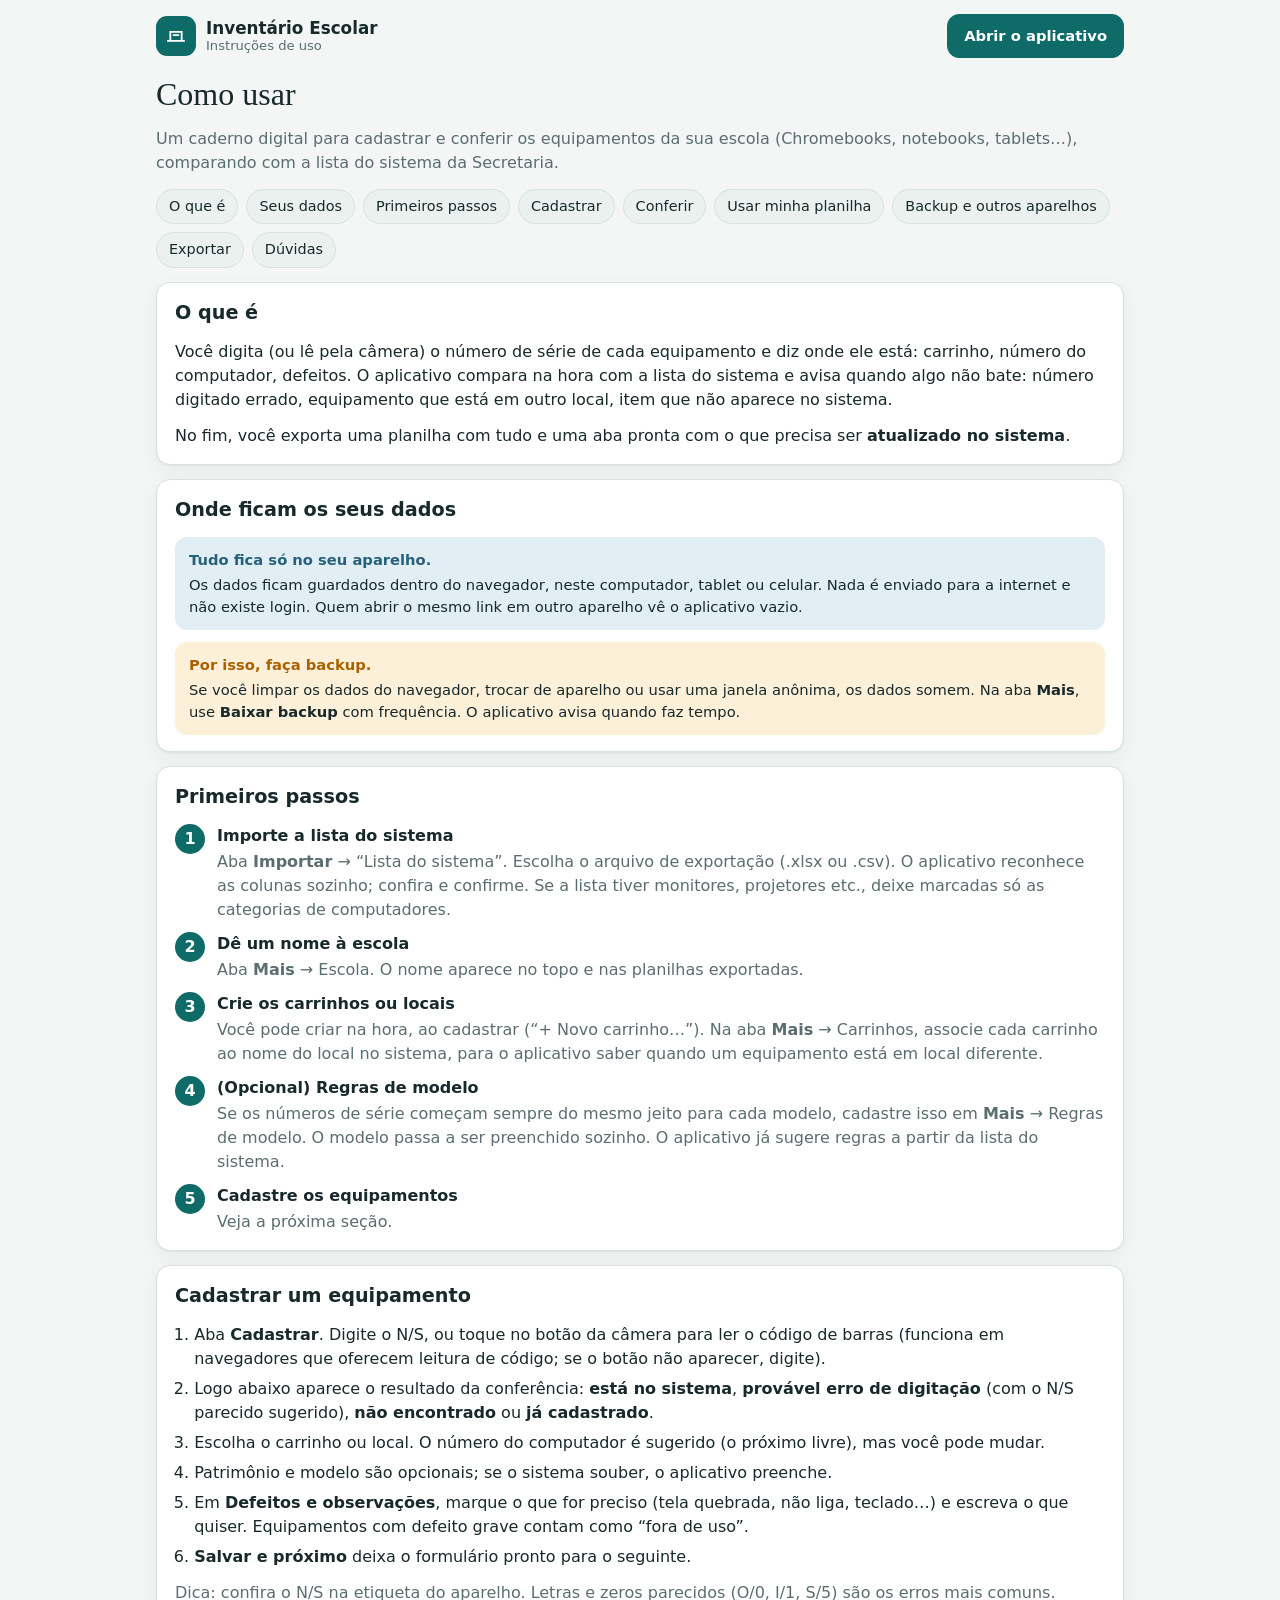
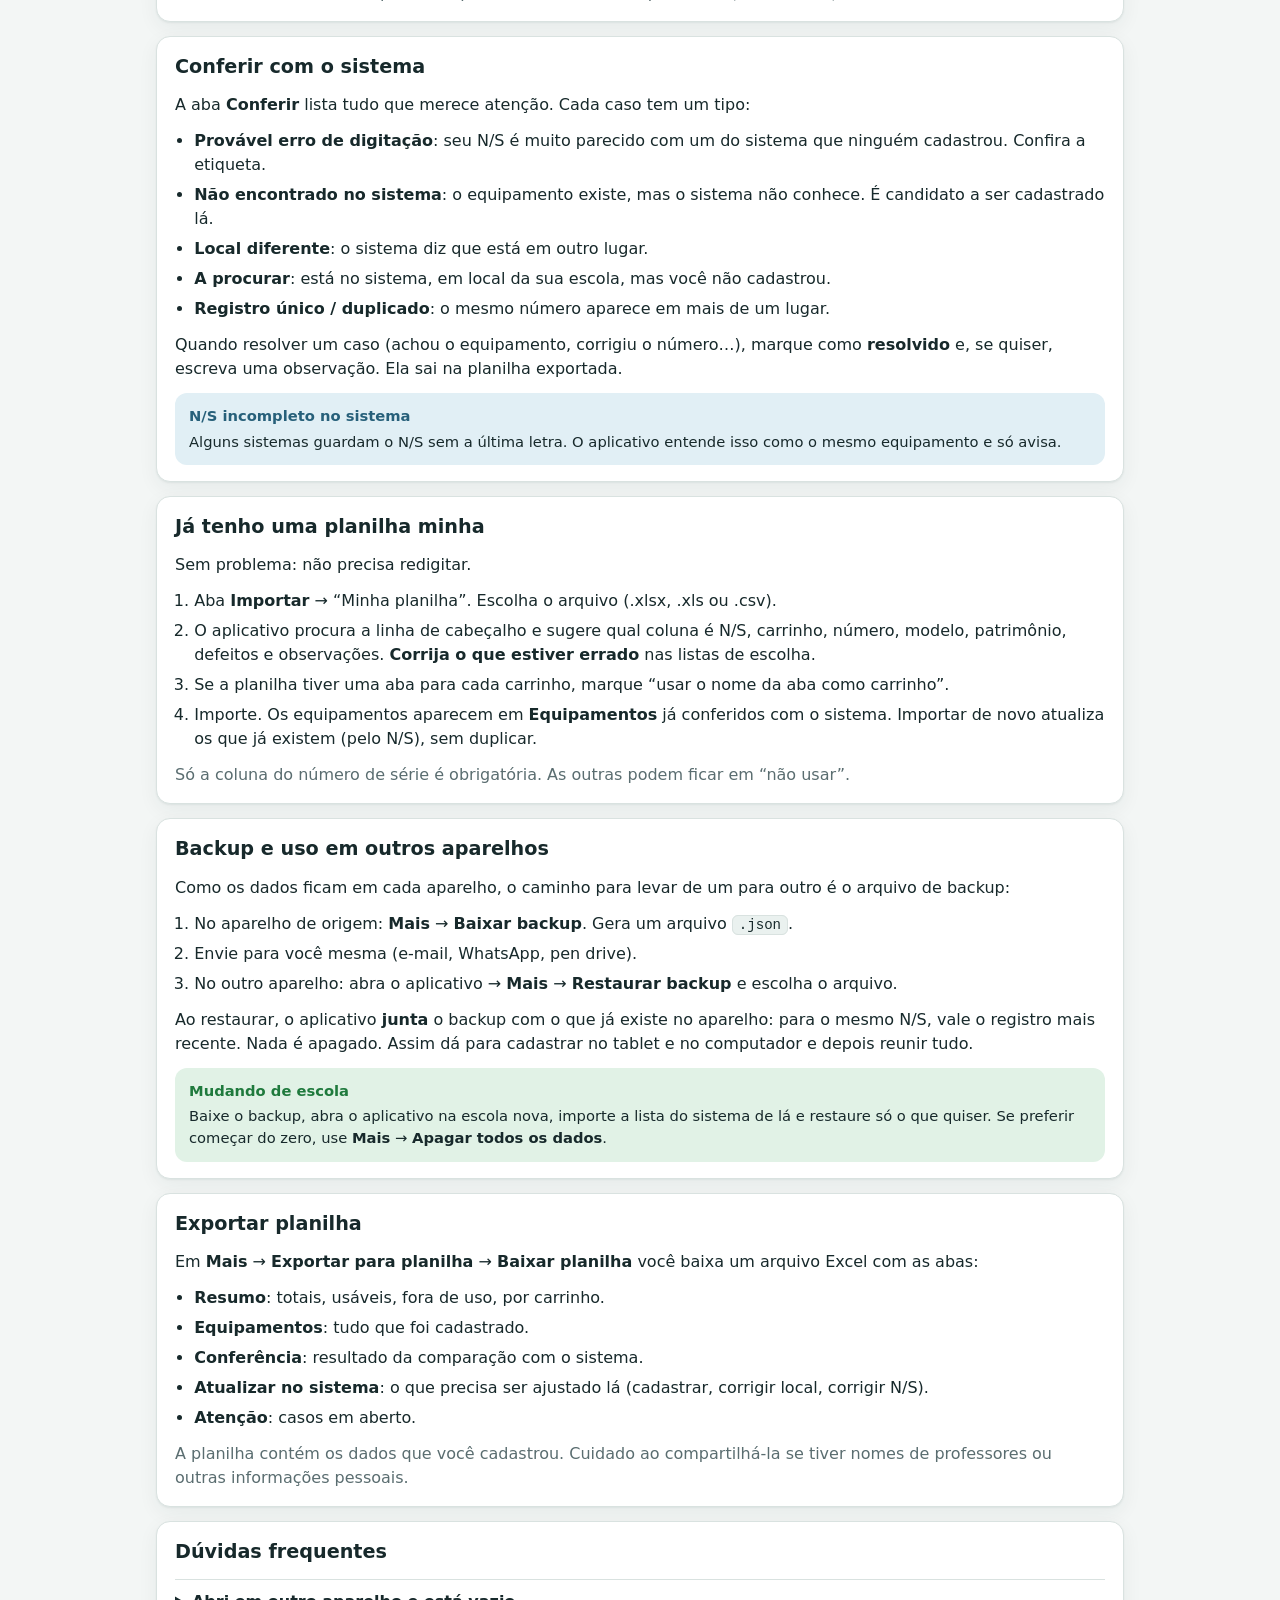
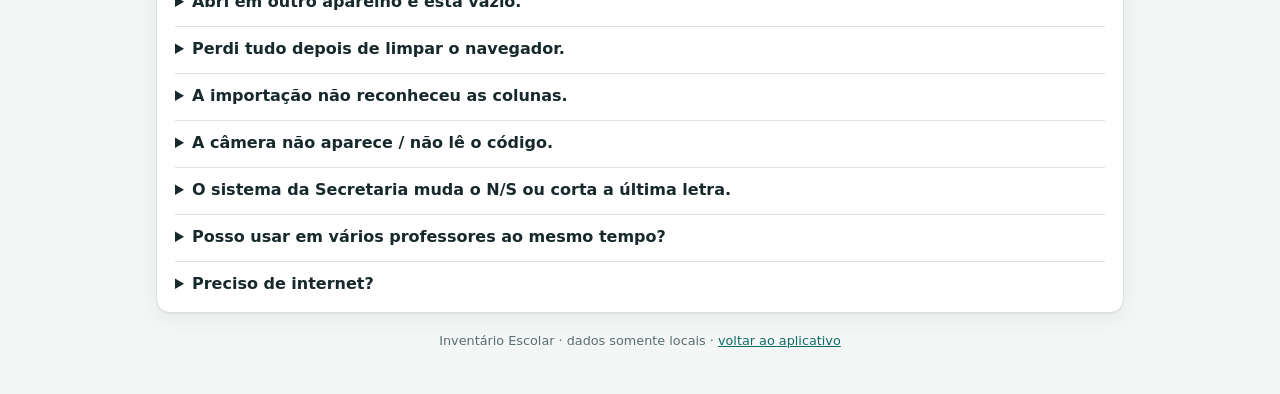
==== ajuda.html @ 8cd2e219 "Add files via upload" ====
<!doctype html>
<html lang="pt-BR">
<head>
<meta charset="utf-8">
<meta name="viewport" content="width=device-width,initial-scale=1,viewport-fit=cover">
<meta name="theme-color" content="#0f6b67">
<title>Instruções – Inventário Escolar</title>
<link rel="stylesheet" href="style.css">
<style>
  .doc{display:flex;flex-direction:column;gap:14px}
  .doc h2{font-size:1.2rem}
  .doc ul,.doc ol{margin:0;padding-left:1.2rem;display:flex;flex-direction:column;gap:6px}
  .doc code,.kbd{background:var(--soft);border:1px solid var(--line);border-radius:6px;padding:1px 6px;font-size:.88em}
  .toc{display:flex;flex-wrap:wrap;gap:8px}
  .toc a{background:var(--soft);border:1px solid var(--line);border-radius:999px;padding:6px 12px;color:var(--fg);text-decoration:none;font-size:.9rem}
  .toc a:hover{border-color:var(--brand)}
  details{border-top:1px solid var(--line);padding-top:10px}
  details summary{cursor:pointer;font-weight:600}
  details p{margin-top:6px;color:var(--muted)}
  .shell{padding-bottom:40px}
  a{color:var(--brand)}
</style>
</head>
<body>
<div class="shell doc">
  <header class="top">
    <div class="brand">
      <span class="logo" aria-hidden="true"><svg viewBox="0 0 32 32" width="26" height="26"><path d="M9 22V11h14v11M6 22h20M13 15h6" stroke="currentColor" stroke-width="2.2" fill="none" stroke-linecap="round"/></svg></span>
      <div class="brand-t"><b>Inventário Escolar</b><span class="muted">Instruções de uso</span></div>
    </div>
    <div class="top-r"><a class="btn pri" href="index.html">Abrir o aplicativo</a></div>
  </header>

  <h1>Como usar</h1>
  <p class="muted">Um caderno digital para cadastrar e conferir os equipamentos da sua escola (Chromebooks, notebooks, tablets…), comparando com a lista do sistema da Secretaria.</p>

  <nav class="toc" aria-label="Índice">
    <a href="#o-que">O que é</a>
    <a href="#privacidade">Seus dados</a>
    <a href="#comecar">Primeiros passos</a>
    <a href="#cadastrar">Cadastrar</a>
    <a href="#conferir">Conferir</a>
    <a href="#planilha">Usar minha planilha</a>
    <a href="#backup">Backup e outros aparelhos</a>
    <a href="#exportar">Exportar</a>
    <a href="#duvidas">Dúvidas</a>
  </nav>

  <section class="card" id="o-que">
    <h2>O que é</h2>
    <p>Você digita (ou lê pela câmera) o número de série de cada equipamento e diz onde ele está: carrinho, número do computador, defeitos. O aplicativo compara na hora com a lista do sistema e avisa quando algo não bate: número digitado errado, equipamento que está em outro local, item que não aparece no sistema.</p>
    <p>No fim, você exporta uma planilha com tudo e uma aba pronta com o que precisa ser <b>atualizado no sistema</b>.</p>
  </section>

  <section class="card" id="privacidade">
    <h2>Onde ficam os seus dados</h2>
    <div class="note n-info"><b>Tudo fica só no seu aparelho.</b><p>Os dados ficam guardados dentro do navegador, neste computador, tablet ou celular. Nada é enviado para a internet e não existe login. Quem abrir o mesmo link em outro aparelho vê o aplicativo vazio.</p></div>
    <div class="note n-warn"><b>Por isso, faça backup.</b><p>Se você limpar os dados do navegador, trocar de aparelho ou usar uma janela anônima, os dados somem. Na aba <b>Mais</b>, use <b>Baixar backup</b> com frequência. O aplicativo avisa quando faz tempo.</p></div>
  </section>

  <section class="card" id="comecar">
    <h2>Primeiros passos</h2>
    <div class="steps">
      <div class="step"><div><b>Importe a lista do sistema</b><span class="muted">Aba <b>Importar</b> → “Lista do sistema”. Escolha o arquivo de exportação (.xlsx ou .csv). O aplicativo reconhece as colunas sozinho; confira e confirme. Se a lista tiver monitores, projetores etc., deixe marcadas só as categorias de computadores.</span></div></div>
      <div class="step"><div><b>Dê um nome à escola</b><span class="muted">Aba <b>Mais</b> → Escola. O nome aparece no topo e nas planilhas exportadas.</span></div></div>
      <div class="step"><div><b>Crie os carrinhos ou locais</b><span class="muted">Você pode criar na hora, ao cadastrar (“+ Novo carrinho…”). Na aba <b>Mais</b> → Carrinhos, associe cada carrinho ao nome do local no sistema, para o aplicativo saber quando um equipamento está em local diferente.</span></div></div>
      <div class="step"><div><b>(Opcional) Regras de modelo</b><span class="muted">Se os números de série começam sempre do mesmo jeito para cada modelo, cadastre isso em <b>Mais</b> → Regras de modelo. O modelo passa a ser preenchido sozinho. O aplicativo já sugere regras a partir da lista do sistema.</span></div></div>
      <div class="step"><div><b>Cadastre os equipamentos</b><span class="muted">Veja a próxima seção.</span></div></div>
    </div>
  </section>

  <section class="card" id="cadastrar">
    <h2>Cadastrar um equipamento</h2>
    <ol>
      <li>Aba <b>Cadastrar</b>. Digite o N/S, ou toque no botão da câmera para ler o código de barras (funciona em navegadores que oferecem leitura de código; se o botão não aparecer, digite).</li>
      <li>Logo abaixo aparece o resultado da conferência: <b>está no sistema</b>, <b>provável erro de digitação</b> (com o N/S parecido sugerido), <b>não encontrado</b> ou <b>já cadastrado</b>.</li>
      <li>Escolha o carrinho ou local. O número do computador é sugerido (o próximo livre), mas você pode mudar.</li>
      <li>Patrimônio e modelo são opcionais; se o sistema souber, o aplicativo preenche.</li>
      <li>Em <b>Defeitos e observações</b>, marque o que for preciso (tela quebrada, não liga, teclado…) e escreva o que quiser. Equipamentos com defeito grave contam como “fora de uso”.</li>
      <li><b>Salvar e próximo</b> deixa o formulário pronto para o seguinte.</li>
    </ol>
    <p class="muted">Dica: confira o N/S na etiqueta do aparelho. Letras e zeros parecidos (O/0, I/1, S/5) são os erros mais comuns.</p>
  </section>

  <section class="card" id="conferir">
    <h2>Conferir com o sistema</h2>
    <p>A aba <b>Conferir</b> lista tudo que merece atenção. Cada caso tem um tipo:</p>
    <ul>
      <li><b>Provável erro de digitação</b>: seu N/S é muito parecido com um do sistema que ninguém cadastrou. Confira a etiqueta.</li>
      <li><b>Não encontrado no sistema</b>: o equipamento existe, mas o sistema não conhece. É candidato a ser cadastrado lá.</li>
      <li><b>Local diferente</b>: o sistema diz que está em outro lugar.</li>
      <li><b>A procurar</b>: está no sistema, em local da sua escola, mas você não cadastrou.</li>
      <li><b>Registro único / duplicado</b>: o mesmo número aparece em mais de um lugar.</li>
    </ul>
    <p>Quando resolver um caso (achou o equipamento, corrigiu o número…), marque como <b>resolvido</b> e, se quiser, escreva uma observação. Ela sai na planilha exportada.</p>
    <div class="note n-info"><b>N/S incompleto no sistema</b><p>Alguns sistemas guardam o N/S sem a última letra. O aplicativo entende isso como o mesmo equipamento e só avisa.</p></div>
  </section>

  <section class="card" id="planilha">
    <h2>Já tenho uma planilha minha</h2>
    <p>Sem problema: não precisa redigitar.</p>
    <ol>
      <li>Aba <b>Importar</b> → “Minha planilha”. Escolha o arquivo (.xlsx, .xls ou .csv).</li>
      <li>O aplicativo procura a linha de cabeçalho e sugere qual coluna é N/S, carrinho, número, modelo, patrimônio, defeitos e observações. <b>Corrija o que estiver errado</b> nas listas de escolha.</li>
      <li>Se a planilha tiver uma aba para cada carrinho, marque “usar o nome da aba como carrinho”.</li>
      <li>Importe. Os equipamentos aparecem em <b>Equipamentos</b> já conferidos com o sistema. Importar de novo atualiza os que já existem (pelo N/S), sem duplicar.</li>
    </ol>
    <p class="muted">Só a coluna do número de série é obrigatória. As outras podem ficar em “não usar”.</p>
  </section>

  <section class="card" id="backup">
    <h2>Backup e uso em outros aparelhos</h2>
    <p>Como os dados ficam em cada aparelho, o caminho para levar de um para outro é o arquivo de backup:</p>
    <ol>
      <li>No aparelho de origem: <b>Mais</b> → <b>Baixar backup</b>. Gera um arquivo <code>.json</code>.</li>
      <li>Envie para você mesma (e-mail, WhatsApp, pen drive).</li>
      <li>No outro aparelho: abra o aplicativo → <b>Mais</b> → <b>Restaurar backup</b> e escolha o arquivo.</li>
    </ol>
    <p>Ao restaurar, o aplicativo <b>junta</b> o backup com o que já existe no aparelho: para o mesmo N/S, vale o registro mais recente. Nada é apagado. Assim dá para cadastrar no tablet e no computador e depois reunir tudo.</p>
    <div class="note n-ok"><b>Mudando de escola</b><p>Baixe o backup, abra o aplicativo na escola nova, importe a lista do sistema de lá e restaure só o que quiser. Se preferir começar do zero, use <b>Mais</b> → <b>Apagar todos os dados</b>.</p></div>
  </section>

  <section class="card" id="exportar">
    <h2>Exportar planilha</h2>
    <p>Em <b>Mais</b> → <b>Exportar para planilha</b> → <b>Baixar planilha</b> você baixa um arquivo Excel com as abas:</p>
    <ul>
      <li><b>Resumo</b>: totais, usáveis, fora de uso, por carrinho.</li>
      <li><b>Equipamentos</b>: tudo que foi cadastrado.</li>
      <li><b>Conferência</b>: resultado da comparação com o sistema.</li>
      <li><b>Atualizar no sistema</b>: o que precisa ser ajustado lá (cadastrar, corrigir local, corrigir N/S).</li>
      <li><b>Atenção</b>: casos em aberto.</li>
    </ul>
    <p class="muted">A planilha contém os dados que você cadastrou. Cuidado ao compartilhá-la se tiver nomes de professores ou outras informações pessoais.</p>
  </section>

  <section class="card" id="duvidas">
    <h2>Dúvidas frequentes</h2>
    <details><summary>Abri em outro aparelho e está vazio.</summary><p>É normal: cada aparelho guarda seus próprios dados. Use backup e restauração (seção “Backup e outros aparelhos”).</p></details>
    <details><summary>Perdi tudo depois de limpar o navegador.</summary><p>Limpar “dados do site” apaga o cadastro. Se tiver um backup, restaure em Mais → Restaurar backup. Por isso baixe backups com frequência.</p></details>
    <details><summary>A importação não reconheceu as colunas.</summary><p>Escolha manualmente cada coluna nas listas. Se a linha de cabeçalho estiver errada, ajuste a linha indicada. O arquivo precisa ter pelo menos uma coluna de número de série.</p></details>
    <details><summary>A câmera não aparece / não lê o código.</summary><p>A leitura por câmera depende do navegador (funciona bem no Chrome em Android e computador; em alguns iPhones não está disponível). Digite o N/S normalmente. Se o navegador pedir permissão da câmera, é preciso permitir.</p></details>
    <details><summary>O sistema da Secretaria muda o N/S ou corta a última letra.</summary><p>O aplicativo trata N/S que só diferem por 1 a 3 caracteres no final como o mesmo equipamento e mostra “sistema com N/S incompleto”. Confira na etiqueta qual é o correto.</p></details>
    <details><summary>Posso usar em vários professores ao mesmo tempo?</summary><p>Cada um usa no seu aparelho. Para reunir os dados, cada pessoa envia o backup e alguém restaura todos os arquivos no mesmo aparelho (um de cada vez; eles se juntam). Não há sincronização automática.</p></details>
    <details><summary>Preciso de internet?</summary><p>Só para abrir a página pela primeira vez. Depois, o cadastro funciona sem enviar nada para a internet.</p></details>
  </section>

  <p class="privacy muted">Inventário Escolar · dados somente locais · <a href="index.html">voltar ao aplicativo</a></p>
</div>
</body>
</html>
---- style.css ----
:root{
  --bg:#f3f6f5; --panel:#fff; --fg:#17292b; --muted:#5a6d70; --line:#d9e2e0; --soft:#eaf1ef;
  --brand:#0f6b67; --brand2:#0b4f4c; --brand-ink:#fff; --amber:#ffc766; --amber-ink:#3a2600;
  --ok:#1f7a3d; --ok-bg:#e1f2e6; --warn:#a96100; --warn-bg:#fdf0d8; --bad:#b8372a; --bad-bg:#fbe4e0; --info:#27607a; --info-bg:#e1eff5;
  --radius:14px; --shadow:0 1px 2px rgba(15,50,50,.06),0 6px 20px rgba(15,50,50,.06);
}
@media (prefers-color-scheme:dark){
  :root{--bg:#10171a; --panel:#182225; --fg:#e6eeec; --muted:#9db0ae; --line:#2a393c; --soft:#1f2c2f;
    --brand:#4fbfb6; --brand2:#2b8d86; --brand-ink:#082a28;
    --ok:#7bd08c; --ok-bg:#1b3323; --warn:#f0b35a; --warn-bg:#3a2c12; --bad:#ff8d7c; --bad-bg:#3b1e1a; --info:#7cc3de; --info-bg:#183240; --shadow:none}
}
*{box-sizing:border-box}
html{color-scheme:light dark;-webkit-text-size-adjust:100%}
body{margin:0;background:var(--bg);color:var(--fg);font:16px/1.5 system-ui,-apple-system,"Segoe UI",Roboto,sans-serif}
.muted{color:var(--muted)}
.sr{position:absolute;width:1px;height:1px;overflow:hidden;clip:rect(0 0 0 0);white-space:nowrap}
[hidden]{display:none!important}
h1,h2,h3{margin:0;font-weight:600;text-wrap:balance}
h1{font-family:Georgia,"Times New Roman",serif;font-weight:400;font-size:clamp(1.5rem,5vw,2rem);line-height:1.15}
h2{font-size:1.1rem} h3{font-size:.95rem}
p{margin:0}
.shell{max-width:1000px;margin:0 auto;padding:0 max(16px,env(safe-area-inset-right)) 96px max(16px,env(safe-area-inset-left));display:flex;flex-direction:column;gap:14px}
.top{display:flex;align-items:center;justify-content:space-between;gap:12px;padding:max(14px,env(safe-area-inset-top)) 0 4px}
.brand{display:flex;align-items:center;gap:10px;min-width:0}
.logo{flex:0 0 auto;width:40px;height:40px;border-radius:11px;background:var(--brand);color:var(--brand-ink);display:grid;place-items:center}
.brand-t{display:flex;flex-direction:column;line-height:1.2;min-width:0}
.brand-t b{font-size:1.05rem}
.brand-t span{font-size:.82rem;white-space:nowrap;overflow:hidden;text-overflow:ellipsis}
.top-r{display:flex;gap:8px;align-items:center}
.pill{font-size:.78rem;border-radius:99px;padding:4px 10px;background:var(--warn-bg);color:var(--warn);font-weight:600;border:0;cursor:pointer}
.pill.ok{background:var(--ok-bg);color:var(--ok)}

/* navegação */
.tabs{display:flex;gap:4px;background:var(--panel);border:1px solid var(--line);border-radius:var(--radius);padding:4px;box-shadow:var(--shadow)}
.tabs button{position:relative;flex:1;display:flex;flex-direction:column;align-items:center;gap:2px;font:inherit;font-size:.76rem;font-weight:600;color:var(--muted);background:none;border:0;border-radius:10px;padding:8px 4px;cursor:pointer}
.tabs button svg{width:22px;height:22px;fill:none;stroke:currentColor;stroke-width:2;stroke-linecap:round;stroke-linejoin:round}
.tabs button:hover{background:var(--soft)}
.tabs button.on{background:var(--brand);color:var(--brand-ink)}
.tabs .dot{position:absolute;top:5px;right:calc(50% - 20px);min-width:18px;height:18px;border-radius:9px;background:var(--bad);color:#fff;font-style:normal;font-size:.68rem;display:grid;place-items:center;padding:0 4px}
@media (max-width:720px){
  .tabs{position:fixed;left:8px;right:8px;bottom:max(8px,env(safe-area-inset-bottom));z-index:5;box-shadow:0 6px 24px rgba(0,0,0,.25)}
  .tabs button{font-size:.68rem}
  .btn.ghost{display:none}
}
@media (min-width:721px){ .tabs button{flex-direction:row;justify-content:center;gap:8px;font-size:.9rem;padding:10px 6px} .tabs .dot{position:static;margin-left:2px} }

/* elementos */
.view{display:flex;flex-direction:column;gap:14px}
.card{background:var(--panel);border:1px solid var(--line);border-radius:var(--radius);box-shadow:var(--shadow);padding:16px 18px;display:flex;flex-direction:column;gap:12px;min-width:0}
.card.flat{box-shadow:none}
.card-h{display:flex;flex-wrap:wrap;gap:8px 16px;align-items:center;justify-content:space-between}
.grid{display:grid;gap:12px}
.g2{grid-template-columns:repeat(auto-fit,minmax(min(100%,22rem),1fr))}
.g3{grid-template-columns:repeat(auto-fit,minmax(min(100%,13rem),1fr))}
.btn{font:inherit;font-weight:600;font-size:.92rem;display:inline-flex;align-items:center;justify-content:center;gap:6px;min-height:44px;padding:0 16px;border-radius:12px;border:1px solid var(--line);background:var(--panel);color:var(--fg);cursor:pointer;text-decoration:none}
.btn:hover{border-color:var(--muted)}
.btn.pri{background:var(--brand);border-color:var(--brand);color:var(--brand-ink)}
.btn.pri:hover{background:var(--brand2)}
.btn.warn{background:var(--amber);border-color:var(--amber);color:var(--amber-ink)}
.btn.bad{color:var(--bad);border-color:var(--bad)}
.btn.ghost{min-height:36px;font-size:.85rem;background:transparent}
.btn.sm{min-height:36px;padding:0 12px;font-size:.85rem}
.btn:disabled{opacity:.5;cursor:not-allowed}
.btns{display:flex;flex-wrap:wrap;gap:8px}
label.f{display:flex;flex-direction:column;gap:4px;font-size:.82rem;color:var(--muted);font-weight:600;min-width:0}
input,select,textarea{font:inherit;font-size:1rem;color:var(--fg);background:var(--bg);border:1.5px solid var(--line);border-radius:10px;padding:11px 12px;width:100%;min-width:0}
textarea{resize:vertical;min-height:70px}
input:focus,select:focus,textarea:focus{outline:none;border-color:var(--brand)}
:focus-visible{outline:3px solid var(--amber);outline-offset:2px}
input.mono,.mono{font-family:ui-monospace,Menlo,Consolas,monospace}
input.big{font-size:1.2rem;font-weight:600;letter-spacing:.02em;text-transform:uppercase;padding:14px 12px}
.row2{display:grid;grid-template-columns:1fr 1fr;gap:10px}
.row-inl{display:flex;gap:8px;align-items:stretch}
.row-inl>input{flex:1}
.badge{display:inline-flex;align-items:center;gap:6px;font-weight:650;font-size:.82rem;border-radius:99px;padding:4px 10px;white-space:nowrap}
.badge::before{content:"";width:.55rem;height:.55rem;border-radius:50%;background:currentColor}
.b-ok{color:var(--ok);background:var(--ok-bg)} .b-warn{color:var(--warn);background:var(--warn-bg)} .b-bad{color:var(--bad);background:var(--bad-bg)} .b-info{color:var(--info);background:var(--info-bg)} .b-mut{color:var(--muted);background:var(--soft)}
.note{border-radius:12px;padding:12px 14px;font-size:.92rem;display:flex;flex-direction:column;gap:3px}
.note b{font-weight:650}
.n-ok{background:var(--ok-bg);color:var(--ok)} .n-warn{background:var(--warn-bg);color:var(--warn)} .n-bad{background:var(--bad-bg);color:var(--bad)} .n-info{background:var(--info-bg);color:var(--info)}
.note p{color:var(--fg)}

/* painel */
.kpis{display:grid;grid-template-columns:repeat(auto-fit,minmax(min(100%,9.5rem),1fr));gap:10px}
.kpi{background:var(--panel);border:1px solid var(--line);border-radius:var(--radius);padding:14px 16px;display:flex;flex-direction:column;gap:2px;box-shadow:var(--shadow)}
.kpi .v{font-family:Georgia,"Times New Roman",serif;font-size:2rem;line-height:1.05;font-variant-numeric:tabular-nums}
.kpi .l{font-size:.78rem;color:var(--muted)}
.cart{display:flex;flex-direction:column;gap:6px;padding:12px 0;border-top:1px solid var(--line)}
.cart:first-child{border-top:0;padding-top:0}
.cart-h{display:flex;justify-content:space-between;gap:10px;align-items:baseline;flex-wrap:wrap}
.cart-h b{font-weight:600}
.bar{height:10px;border-radius:99px;background:var(--soft);overflow:hidden;display:flex}
.bar i{display:block;height:100%}
.bar .a{background:var(--brand)} .bar .b{background:var(--amber)} .bar .c{background:var(--bad)}
.steps{counter-reset:s;display:flex;flex-direction:column;gap:10px}
.step{display:flex;gap:12px;align-items:flex-start}
.step::before{counter-increment:s;content:counter(s);flex:0 0 auto;width:30px;height:30px;border-radius:50%;background:var(--brand);color:var(--brand-ink);display:grid;place-items:center;font-weight:700}
.step.done::before{content:"✓";background:var(--ok)}
.step div{display:flex;flex-direction:column;gap:2px}

/* listas */
.list{display:flex;flex-direction:column}
.item{display:flex;gap:10px;align-items:center;justify-content:space-between;padding:12px 0;border-top:1px solid var(--line);cursor:pointer;text-align:left;background:none;border-left:0;border-right:0;border-bottom:0;font:inherit;color:inherit;width:100%}
.item:first-child{border-top:0}
.item:hover{background:var(--soft)}
.item .main{display:flex;flex-direction:column;min-width:0}
.item .sn{font-family:ui-monospace,Menlo,Consolas,monospace;font-weight:600;overflow-wrap:anywhere}
.item .sub{font-size:.82rem;color:var(--muted)}
.chips{display:flex;flex-wrap:wrap;gap:6px}
.chip{font:inherit;font-size:.85rem;font-weight:600;color:var(--fg);background:var(--panel);border:1.5px solid var(--line);border-radius:99px;padding:6px 12px;cursor:pointer;min-height:36px}
.chip[aria-pressed=true]{background:var(--fg);color:var(--bg);border-color:var(--fg)}
.defs{display:grid;grid-template-columns:repeat(auto-fit,minmax(min(100%,15rem),1fr));gap:6px}
.defs label{display:flex;gap:10px;align-items:center;font-size:.92rem;font-weight:500;color:var(--fg);background:var(--bg);border:1.5px solid var(--line);border-radius:10px;padding:10px 12px;cursor:pointer}
.defs input{width:20px;height:20px;accent-color:var(--brand);flex:0 0 auto;padding:0}
.defs label:has(input:checked){border-color:var(--warn);background:var(--warn-bg)}
.caso{display:flex;flex-direction:column;gap:8px}
.caso .meta{display:flex;flex-wrap:wrap;gap:8px;align-items:center}
.caso p{font-size:.92rem}
.caso .lbl{font-size:.72rem;text-transform:uppercase;letter-spacing:.07em;color:var(--muted)}
.caso.res{opacity:.65}
table{border-collapse:collapse;width:100%;font-size:.85rem}
th{text-align:left;font-weight:600;padding:6px 8px;border-bottom:1px solid var(--line);white-space:nowrap}
td{padding:6px 8px;border-bottom:1px solid var(--line);vertical-align:top}
.tbox{overflow:auto;max-height:22rem;border:1px solid var(--line);border-radius:10px}
.empty{border:1.5px dashed var(--line);border-radius:var(--radius);padding:22px 18px;display:flex;flex-direction:column;gap:6px;align-items:flex-start}

/* diálogo */
dialog{border:0;padding:0;background:transparent;max-width:min(640px,calc(100vw - 24px));width:100%;color:var(--fg)}
dialog::backdrop{background:rgba(5,20,22,.55)}
.dlg-in{background:var(--panel);border-radius:18px;padding:18px;display:flex;flex-direction:column;gap:12px;max-height:calc(100vh - 32px);overflow:auto;box-shadow:0 20px 60px rgba(0,0,0,.35)}
.dlg-h{display:flex;justify-content:space-between;gap:12px;align-items:flex-start}
.x{font:inherit;font-size:1.4rem;line-height:1;background:none;border:0;color:var(--muted);cursor:pointer;padding:4px 8px}
.kv{display:grid;grid-template-columns:auto 1fr;gap:4px 14px;font-size:.92rem}
.kv dt{color:var(--muted)} .kv dd{margin:0;overflow-wrap:anywhere}
.toast{position:fixed;left:50%;transform:translateX(-50%);bottom:calc(86px + env(safe-area-inset-bottom));background:var(--fg);color:var(--bg);padding:12px 18px;border-radius:12px;font-weight:600;z-index:20;max-width:calc(100vw - 32px);box-shadow:0 8px 30px rgba(0,0,0,.3)}
@media (min-width:721px){.toast{bottom:24px}.shell{padding-bottom:40px}}
.privacy{font-size:.8rem;text-align:center;padding:4px 8px}
.scan{position:fixed;inset:0;background:#000;z-index:30;display:flex;flex-direction:column}
.scan video{flex:1;width:100%;min-height:0;object-fit:cover}
.scan-bar{display:flex;gap:12px;align-items:center;justify-content:space-between;padding:14px 16px max(14px,env(safe-area-inset-bottom));background:#0b1a1b;color:#e6eeec;font-size:.9rem}
@media (max-width:520px){.row2{grid-template-columns:1fr}}
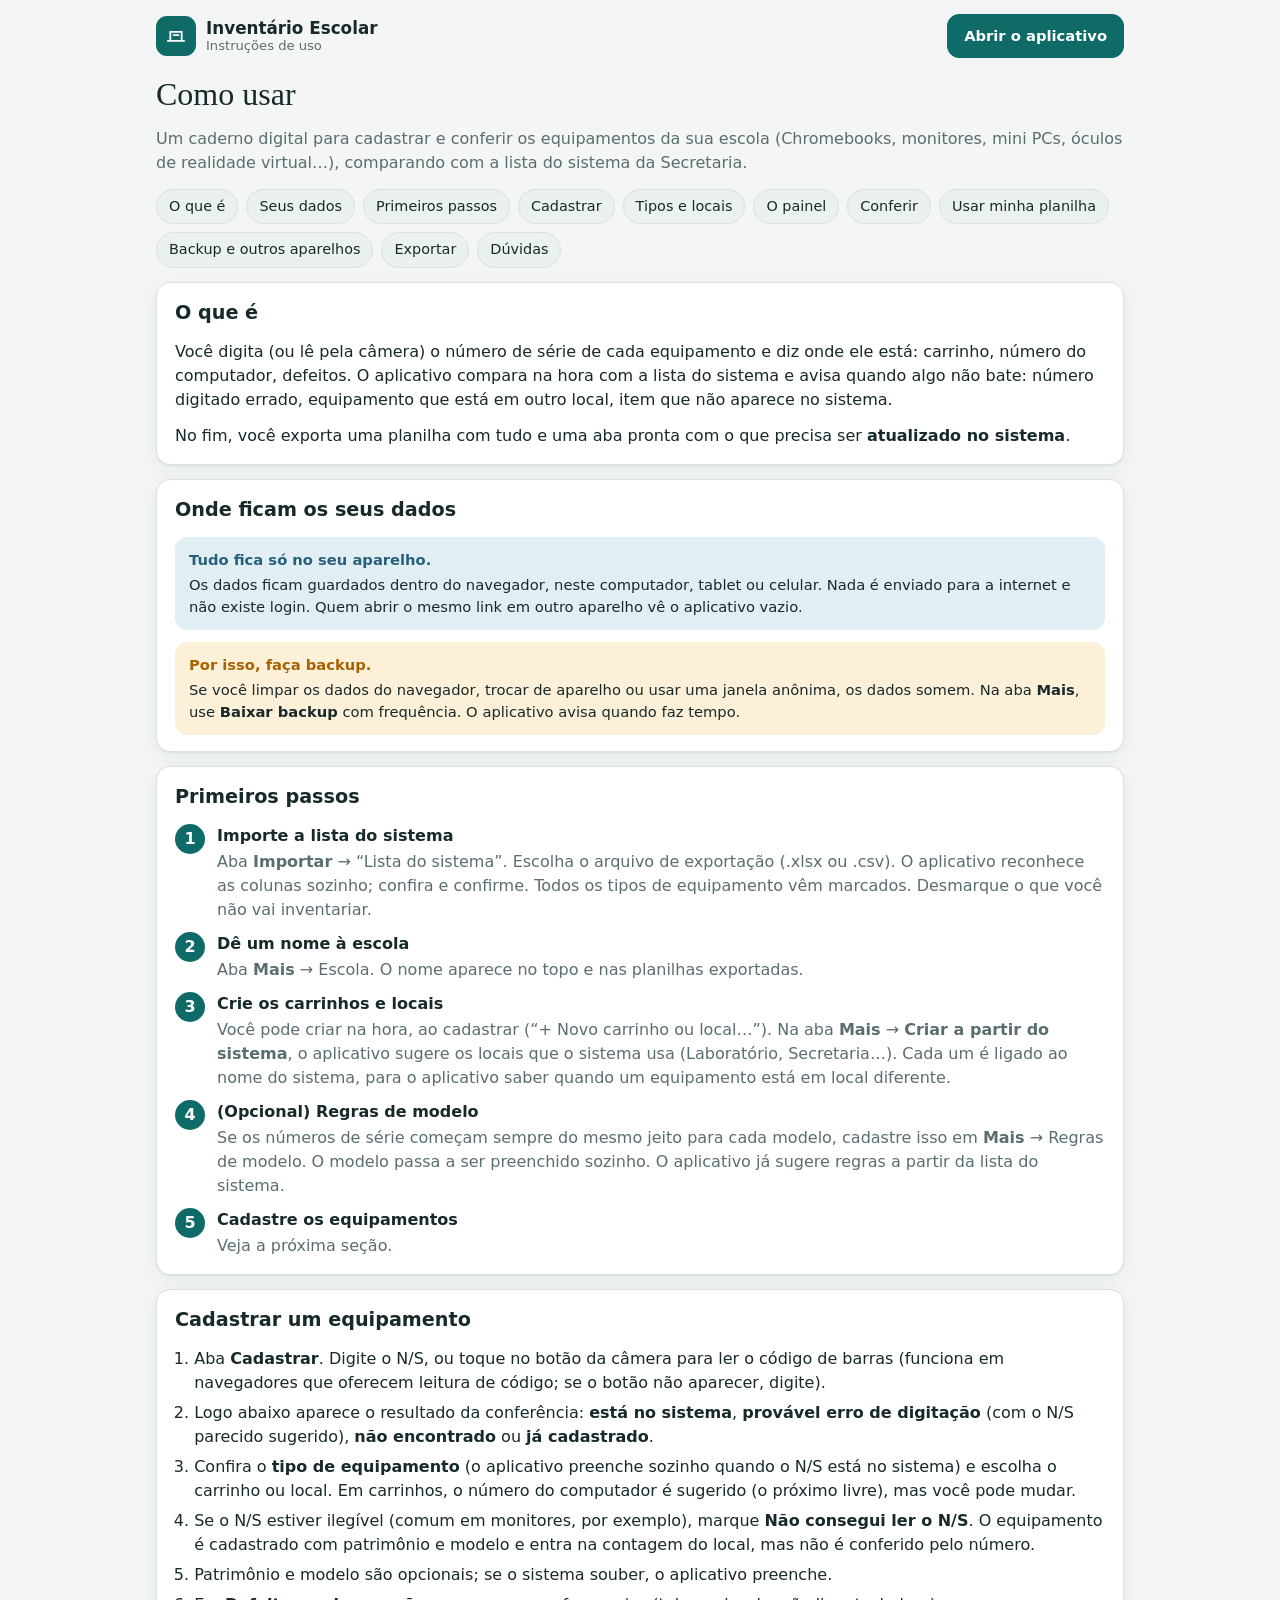
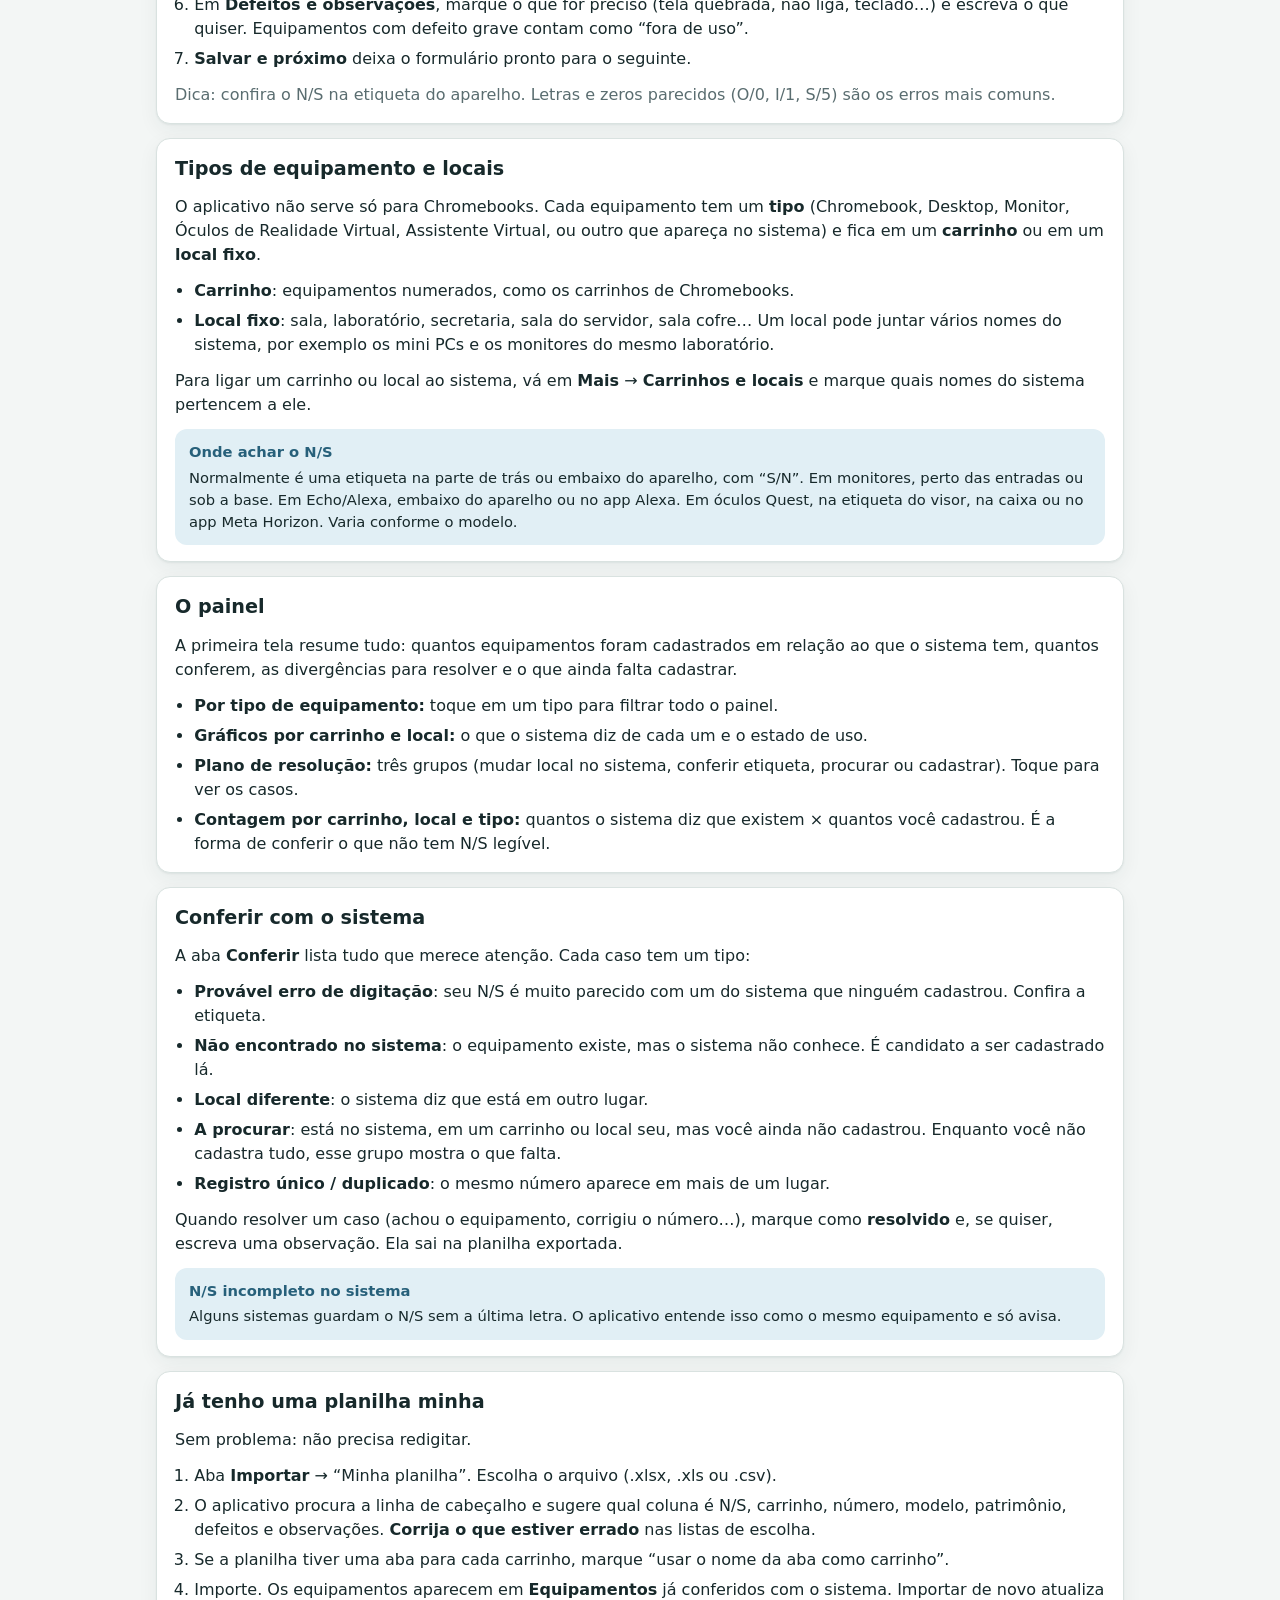
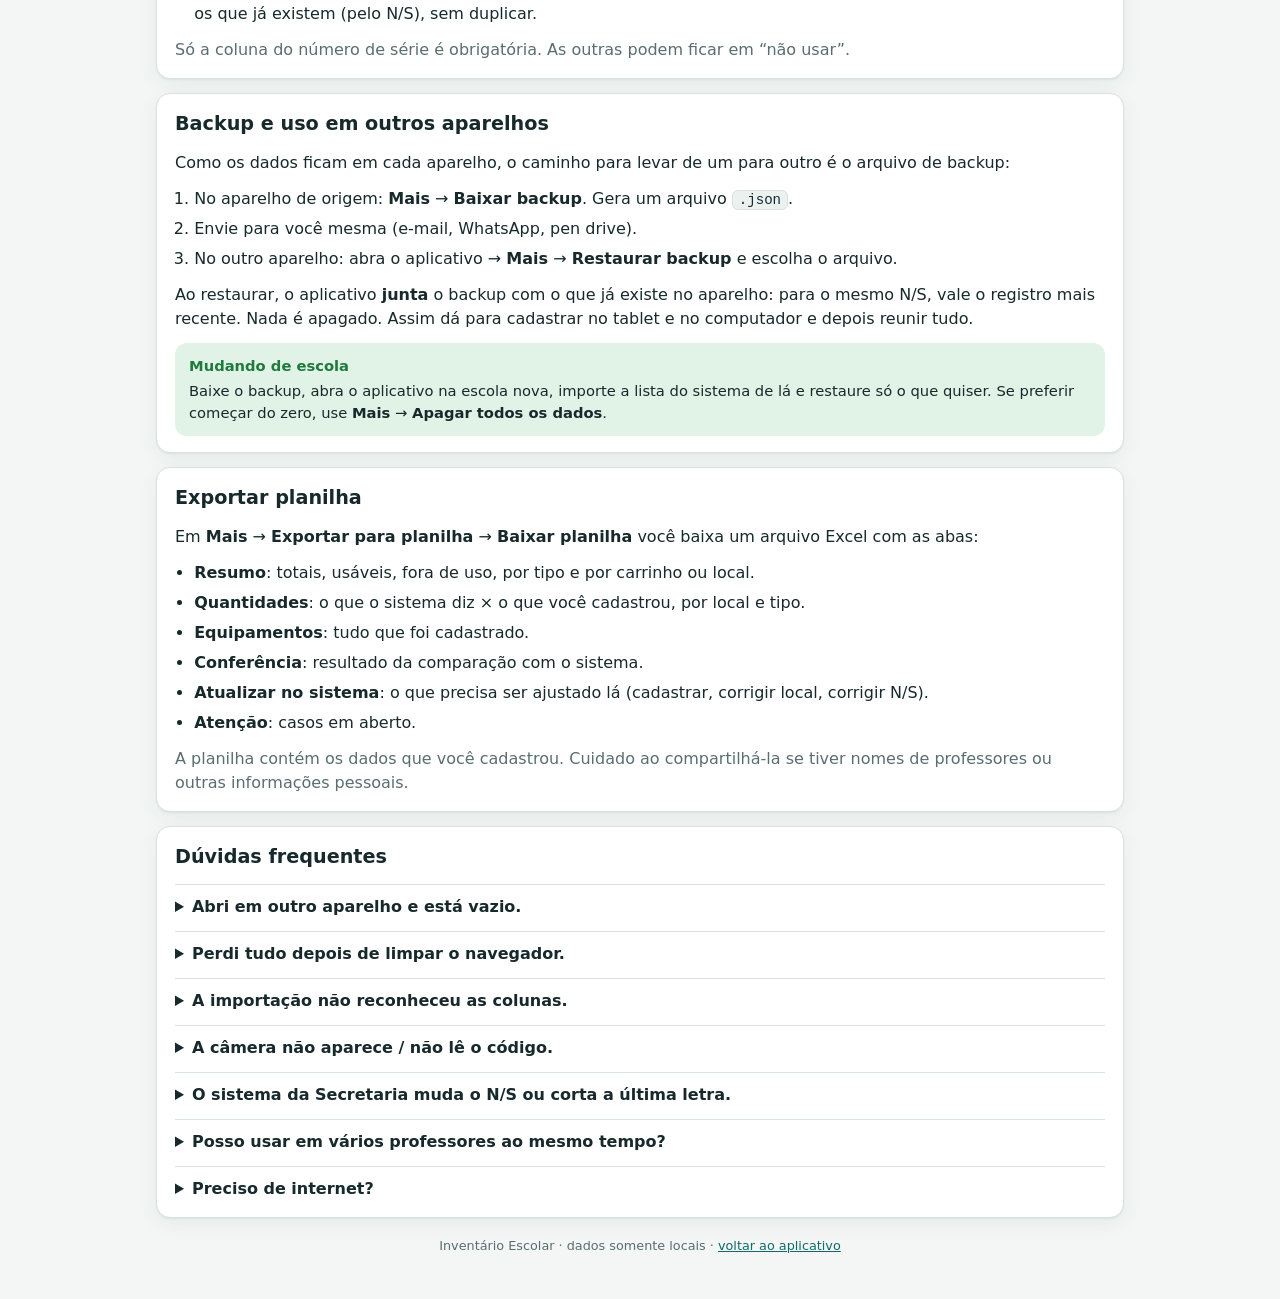
==== commit 576e1365: "Add files via upload" ====
--- a/ajuda.html
+++ b/ajuda.html
@@ -32,13 +32,15 @@
   </header>
 
   <h1>Como usar</h1>
-  <p class="muted">Um caderno digital para cadastrar e conferir os equipamentos da sua escola (Chromebooks, notebooks, tablets…), comparando com a lista do sistema da Secretaria.</p>
+  <p class="muted">Um caderno digital para cadastrar e conferir os equipamentos da sua escola (Chromebooks, monitores, mini PCs, óculos de realidade virtual…), comparando com a lista do sistema da Secretaria.</p>
 
   <nav class="toc" aria-label="Índice">
     <a href="#o-que">O que é</a>
     <a href="#privacidade">Seus dados</a>
     <a href="#comecar">Primeiros passos</a>
     <a href="#cadastrar">Cadastrar</a>
+    <a href="#tipos">Tipos e locais</a>
+    <a href="#painel">O painel</a>
     <a href="#conferir">Conferir</a>
     <a href="#planilha">Usar minha planilha</a>
     <a href="#backup">Backup e outros aparelhos</a>
@@ -61,9 +63,9 @@
   <section class="card" id="comecar">
     <h2>Primeiros passos</h2>
     <div class="steps">
-      <div class="step"><div><b>Importe a lista do sistema</b><span class="muted">Aba <b>Importar</b> → “Lista do sistema”. Escolha o arquivo de exportação (.xlsx ou .csv). O aplicativo reconhece as colunas sozinho; confira e confirme. Se a lista tiver monitores, projetores etc., deixe marcadas só as categorias de computadores.</span></div></div>
+      <div class="step"><div><b>Importe a lista do sistema</b><span class="muted">Aba <b>Importar</b> → “Lista do sistema”. Escolha o arquivo de exportação (.xlsx ou .csv). O aplicativo reconhece as colunas sozinho; confira e confirme. Todos os tipos de equipamento vêm marcados. Desmarque o que você não vai inventariar.</span></div></div>
       <div class="step"><div><b>Dê um nome à escola</b><span class="muted">Aba <b>Mais</b> → Escola. O nome aparece no topo e nas planilhas exportadas.</span></div></div>
-      <div class="step"><div><b>Crie os carrinhos ou locais</b><span class="muted">Você pode criar na hora, ao cadastrar (“+ Novo carrinho…”). Na aba <b>Mais</b> → Carrinhos, associe cada carrinho ao nome do local no sistema, para o aplicativo saber quando um equipamento está em local diferente.</span></div></div>
+      <div class="step"><div><b>Crie os carrinhos e locais</b><span class="muted">Você pode criar na hora, ao cadastrar (“+ Novo carrinho ou local…”). Na aba <b>Mais</b> → <b>Criar a partir do sistema</b>, o aplicativo sugere os locais que o sistema usa (Laboratório, Secretaria…). Cada um é ligado ao nome do sistema, para o aplicativo saber quando um equipamento está em local diferente.</span></div></div>
       <div class="step"><div><b>(Opcional) Regras de modelo</b><span class="muted">Se os números de série começam sempre do mesmo jeito para cada modelo, cadastre isso em <b>Mais</b> → Regras de modelo. O modelo passa a ser preenchido sozinho. O aplicativo já sugere regras a partir da lista do sistema.</span></div></div>
       <div class="step"><div><b>Cadastre os equipamentos</b><span class="muted">Veja a próxima seção.</span></div></div>
     </div>
@@ -74,12 +76,35 @@
     <ol>
       <li>Aba <b>Cadastrar</b>. Digite o N/S, ou toque no botão da câmera para ler o código de barras (funciona em navegadores que oferecem leitura de código; se o botão não aparecer, digite).</li>
       <li>Logo abaixo aparece o resultado da conferência: <b>está no sistema</b>, <b>provável erro de digitação</b> (com o N/S parecido sugerido), <b>não encontrado</b> ou <b>já cadastrado</b>.</li>
-      <li>Escolha o carrinho ou local. O número do computador é sugerido (o próximo livre), mas você pode mudar.</li>
+      <li>Confira o <b>tipo de equipamento</b> (o aplicativo preenche sozinho quando o N/S está no sistema) e escolha o carrinho ou local. Em carrinhos, o número do computador é sugerido (o próximo livre), mas você pode mudar.</li>
+      <li>Se o N/S estiver ilegível (comum em monitores, por exemplo), marque <b>Não consegui ler o N/S</b>. O equipamento é cadastrado com patrimônio e modelo e entra na contagem do local, mas não é conferido pelo número.</li>
       <li>Patrimônio e modelo são opcionais; se o sistema souber, o aplicativo preenche.</li>
       <li>Em <b>Defeitos e observações</b>, marque o que for preciso (tela quebrada, não liga, teclado…) e escreva o que quiser. Equipamentos com defeito grave contam como “fora de uso”.</li>
       <li><b>Salvar e próximo</b> deixa o formulário pronto para o seguinte.</li>
     </ol>
     <p class="muted">Dica: confira o N/S na etiqueta do aparelho. Letras e zeros parecidos (O/0, I/1, S/5) são os erros mais comuns.</p>
+  </section>
+
+  <section class="card" id="tipos">
+    <h2>Tipos de equipamento e locais</h2>
+    <p>O aplicativo não serve só para Chromebooks. Cada equipamento tem um <b>tipo</b> (Chromebook, Desktop, Monitor, Óculos de Realidade Virtual, Assistente Virtual, ou outro que apareça no sistema) e fica em um <b>carrinho</b> ou em um <b>local fixo</b>.</p>
+    <ul>
+      <li><b>Carrinho</b>: equipamentos numerados, como os carrinhos de Chromebooks.</li>
+      <li><b>Local fixo</b>: sala, laboratório, secretaria, sala do servidor, sala cofre… Um local pode juntar vários nomes do sistema, por exemplo os mini PCs e os monitores do mesmo laboratório.</li>
+    </ul>
+    <p>Para ligar um carrinho ou local ao sistema, vá em <b>Mais</b> → <b>Carrinhos e locais</b> e marque quais nomes do sistema pertencem a ele.</p>
+    <div class="note n-info"><b>Onde achar o N/S</b><p>Normalmente é uma etiqueta na parte de trás ou embaixo do aparelho, com “S/N”. Em monitores, perto das entradas ou sob a base. Em Echo/Alexa, embaixo do aparelho ou no app Alexa. Em óculos Quest, na etiqueta do visor, na caixa ou no app Meta Horizon. Varia conforme o modelo.</p></div>
+  </section>
+
+  <section class="card" id="painel">
+    <h2>O painel</h2>
+    <p>A primeira tela resume tudo: quantos equipamentos foram cadastrados em relação ao que o sistema tem, quantos conferem, as divergências para resolver e o que ainda falta cadastrar.</p>
+    <ul>
+      <li><b>Por tipo de equipamento:</b> toque em um tipo para filtrar todo o painel.</li>
+      <li><b>Gráficos por carrinho e local:</b> o que o sistema diz de cada um e o estado de uso.</li>
+      <li><b>Plano de resolução:</b> três grupos (mudar local no sistema, conferir etiqueta, procurar ou cadastrar). Toque para ver os casos.</li>
+      <li><b>Contagem por carrinho, local e tipo:</b> quantos o sistema diz que existem × quantos você cadastrou. É a forma de conferir o que não tem N/S legível.</li>
+    </ul>
   </section>
 
   <section class="card" id="conferir">
@@ -89,7 +114,7 @@
       <li><b>Provável erro de digitação</b>: seu N/S é muito parecido com um do sistema que ninguém cadastrou. Confira a etiqueta.</li>
       <li><b>Não encontrado no sistema</b>: o equipamento existe, mas o sistema não conhece. É candidato a ser cadastrado lá.</li>
       <li><b>Local diferente</b>: o sistema diz que está em outro lugar.</li>
-      <li><b>A procurar</b>: está no sistema, em local da sua escola, mas você não cadastrou.</li>
+      <li><b>A procurar</b>: está no sistema, em um carrinho ou local seu, mas você ainda não cadastrou. Enquanto você não cadastra tudo, esse grupo mostra o que falta.</li>
       <li><b>Registro único / duplicado</b>: o mesmo número aparece em mais de um lugar.</li>
     </ul>
     <p>Quando resolver um caso (achou o equipamento, corrigiu o número…), marque como <b>resolvido</b> e, se quiser, escreva uma observação. Ela sai na planilha exportada.</p>
@@ -124,7 +149,8 @@
     <h2>Exportar planilha</h2>
     <p>Em <b>Mais</b> → <b>Exportar para planilha</b> → <b>Baixar planilha</b> você baixa um arquivo Excel com as abas:</p>
     <ul>
-      <li><b>Resumo</b>: totais, usáveis, fora de uso, por carrinho.</li>
+      <li><b>Resumo</b>: totais, usáveis, fora de uso, por tipo e por carrinho ou local.</li>
+      <li><b>Quantidades</b>: o que o sistema diz × o que você cadastrou, por local e tipo.</li>
       <li><b>Equipamentos</b>: tudo que foi cadastrado.</li>
       <li><b>Conferência</b>: resultado da comparação com o sistema.</li>
       <li><b>Atualizar no sistema</b>: o que precisa ser ajustado lá (cadastrar, corrigir local, corrigir N/S).</li>
--- a/style.css
+++ b/style.css
@@ -139,3 +139,34 @@
 .scan video{flex:1;width:100%;min-height:0;object-fit:cover}
 .scan-bar{display:flex;gap:12px;align-items:center;justify-content:space-between;padding:14px 16px max(14px,env(safe-area-inset-bottom));background:#0b1a1b;color:#e6eeec;font-size:.9rem}
 @media (max-width:520px){.row2{grid-template-columns:1fr}}
+
+/* ---- painel geral ---- */
+.take{font-size:1.02rem;line-height:1.5;max-width:70ch;margin-top:6px}
+.take b{font-weight:650}
+.tipos{display:grid;grid-template-columns:repeat(auto-fit,minmax(9.5rem,1fr));gap:10px}
+.grp{text-align:left;font:inherit;color:inherit;cursor:pointer;background:var(--panel);border:1.5px solid var(--line);border-radius:var(--radius);padding:12px 14px;display:flex;flex-direction:column;gap:3px;box-shadow:var(--shadow)}
+.grp:hover{border-color:var(--muted)}
+.grp[aria-pressed=true]{border-color:var(--fg);outline:1px solid var(--fg)}
+.grp .v{font-family:Georgia,"Times New Roman",serif;font-size:1.7rem;line-height:1.05;font-variant-numeric:tabular-nums}
+.grp .h{font-weight:650;font-size:.95rem}
+.grp .d{font-size:.8rem;color:var(--muted)}
+.grp .bar{margin-top:6px}
+.plano{display:grid;grid-template-columns:repeat(auto-fit,minmax(min(100%,15rem),1fr));gap:10px}
+.legend{display:flex;flex-wrap:wrap;gap:4px 14px;font-size:.8rem;color:var(--muted)}
+.legend i{display:inline-block;width:.7rem;height:.7rem;border-radius:3px;margin-right:6px;vertical-align:-1px}
+.srow{display:grid;grid-template-columns:minmax(7rem,12rem) 1fr 2.4rem;gap:8px;align-items:center;padding:4px 0;font-size:.85rem}
+.srow .nm{overflow:hidden;text-overflow:ellipsis;white-space:nowrap}
+.srow .tt{text-align:right;color:var(--muted);font-variant-numeric:tabular-nums}
+.sbar{height:16px;border-radius:5px;background:var(--soft);display:flex;overflow:hidden}
+.sbar i{display:block;height:100%;min-width:2px}
+.sbar i+i{border-left:1.5px solid var(--panel)}
+.c-ok{background:var(--brand)} .c-local{background:var(--amber)} .c-prov{background:#e08a3a} .c-bad{background:var(--bad)} .c-sn{background:#9aa9ab} .c-falta{background:#7fb3d3}
+.c-uok{background:var(--brand)} .c-uress{background:var(--amber)} .c-ufora{background:var(--bad)}
+.dif-0{color:var(--ok)} .dif-mais{color:var(--warn)} .dif-menos{color:var(--bad)}
+td.num,th.num{text-align:right;font-variant-numeric:tabular-nums;white-space:nowrap}
+@media (max-width:520px){.srow{grid-template-columns:1fr 2.2rem;grid-template-areas:"nm tt" "bar bar"}.srow .nm{grid-area:nm}.srow .tt{grid-area:tt}.srow .sbar{grid-area:bar}}
+.sel-local{display:flex;flex-direction:column;gap:4px;max-height:14rem;overflow:auto;border:1px solid var(--line);border-radius:10px;padding:8px 10px}
+.sel-local label{display:flex;gap:8px;align-items:flex-start;font-size:.88rem;cursor:pointer}
+.sel-local input{margin-top:3px;width:18px;height:18px;accent-color:var(--brand);flex:0 0 auto}
+.inl-check{display:flex;gap:10px;align-items:center;cursor:pointer;font-size:.92rem}
+.inl-check input{width:20px;height:20px;accent-color:var(--brand)}
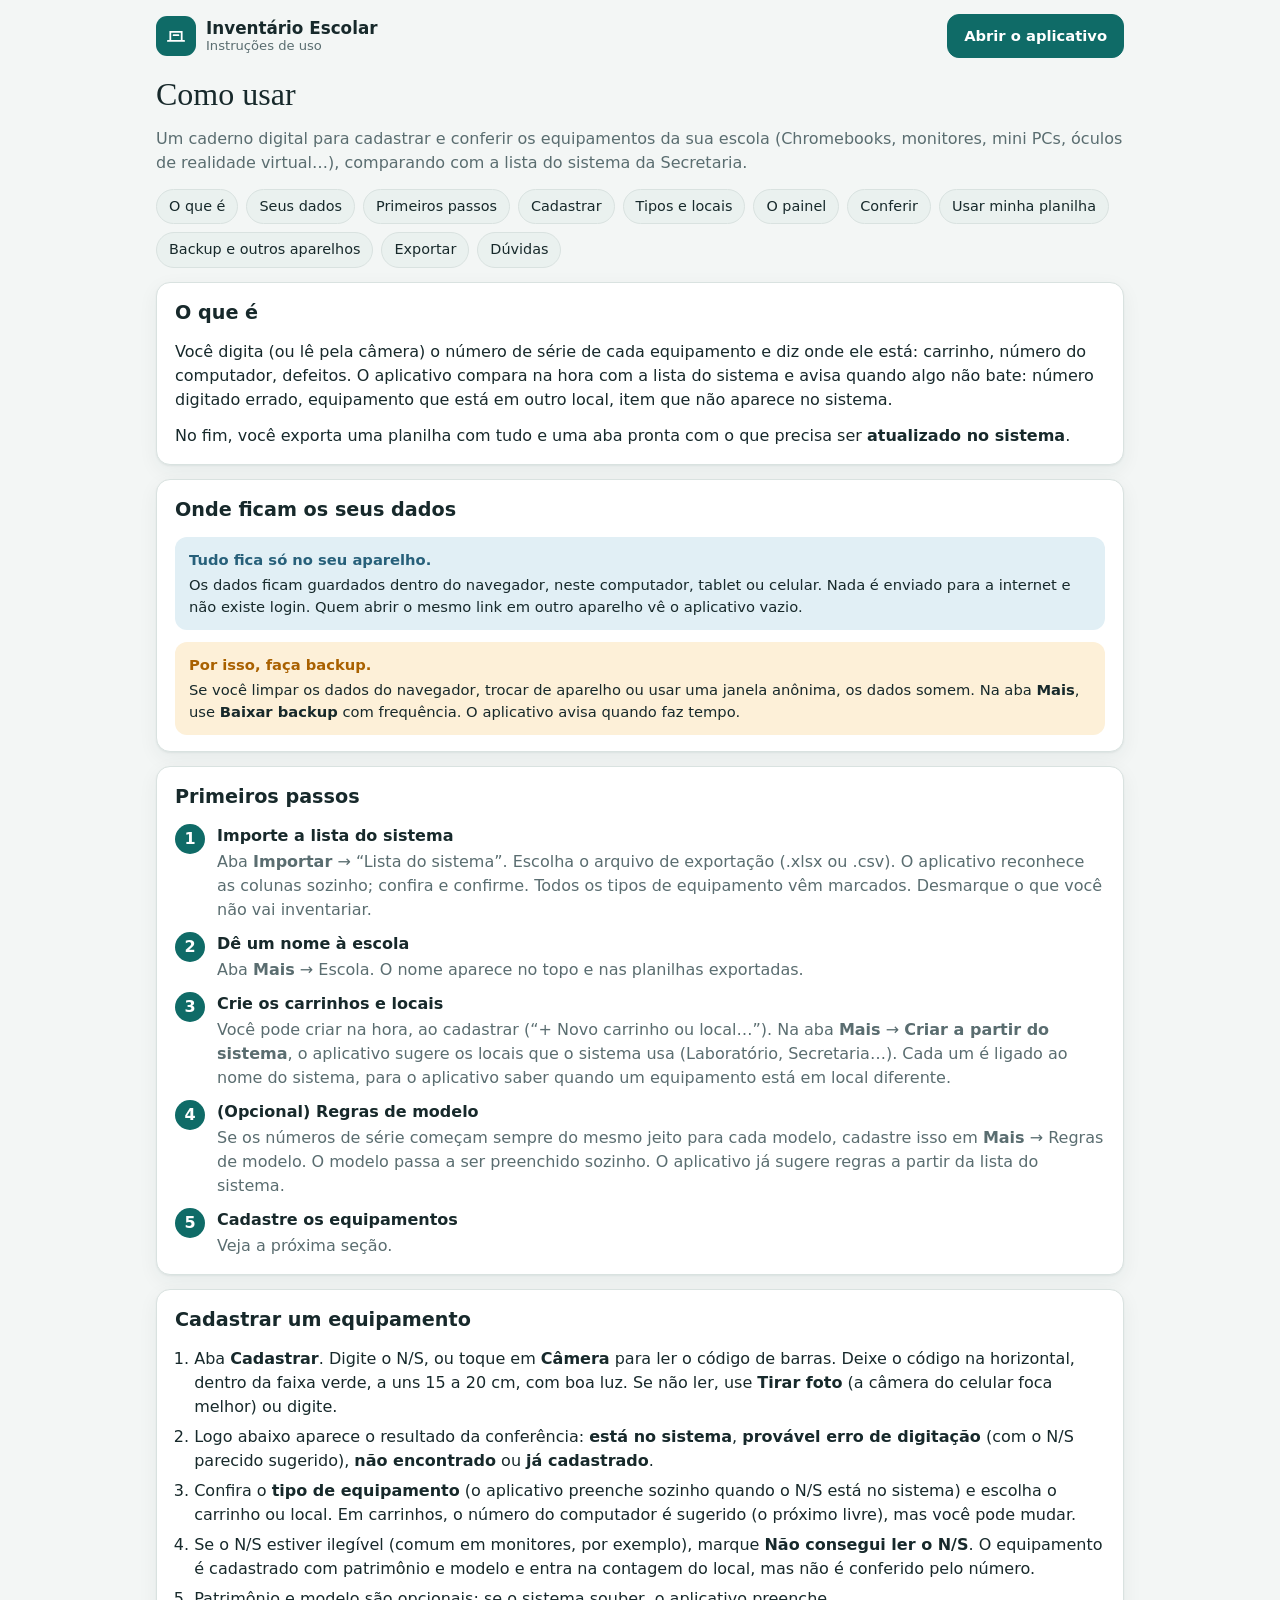
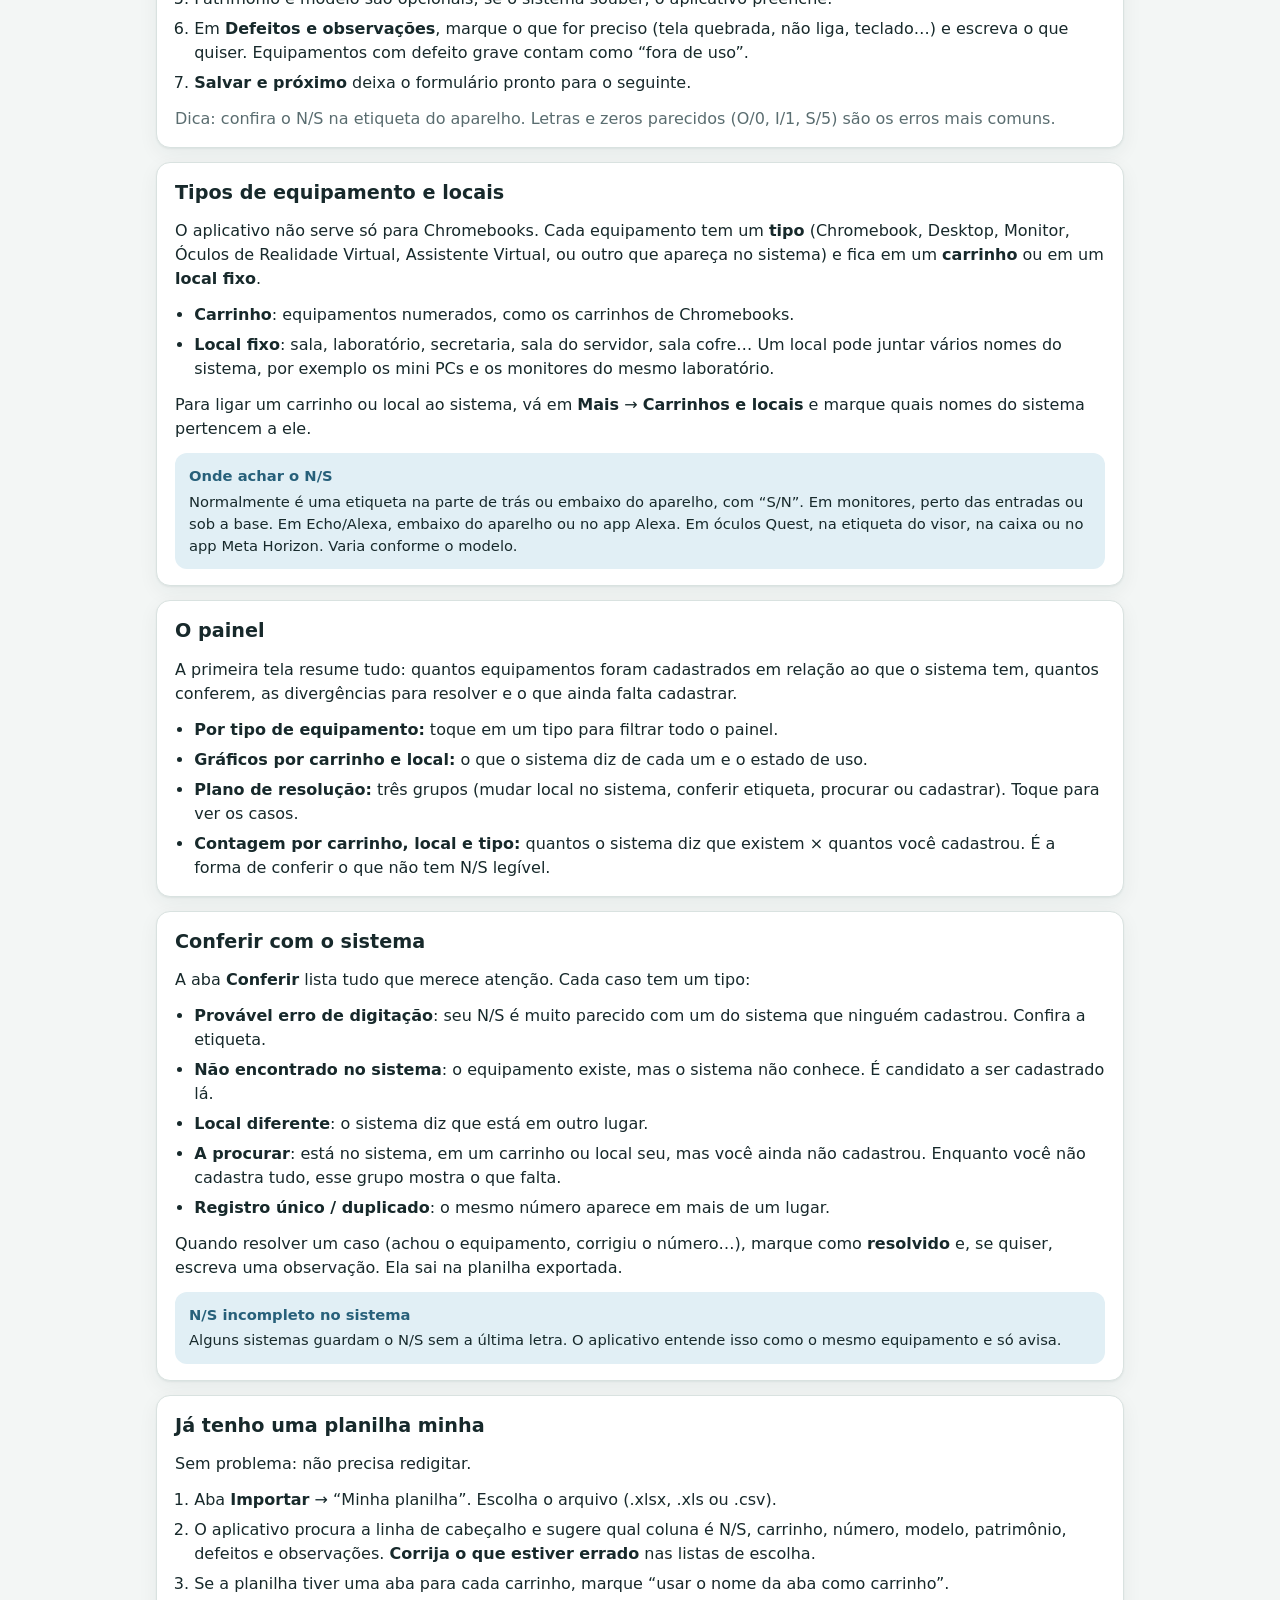
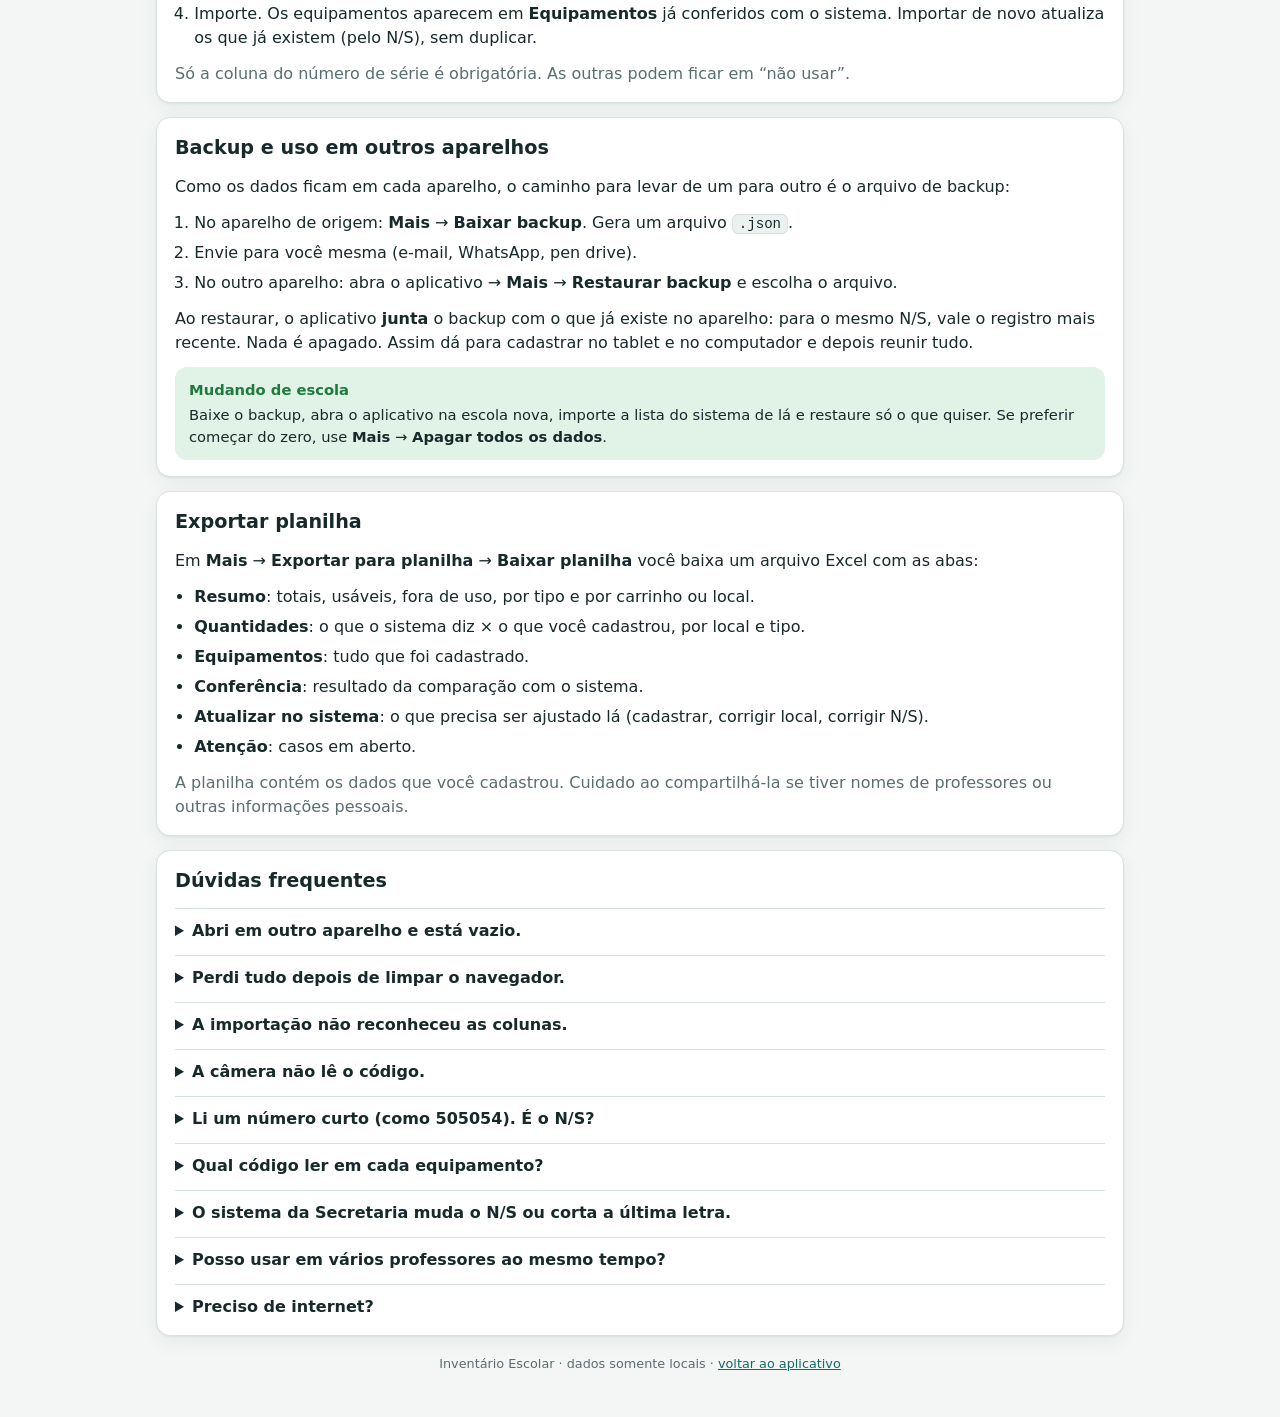
==== commit ed40542f: "Add files via upload" ====
--- a/ajuda.html
+++ b/ajuda.html
@@ -74,7 +74,7 @@
   <section class="card" id="cadastrar">
     <h2>Cadastrar um equipamento</h2>
     <ol>
-      <li>Aba <b>Cadastrar</b>. Digite o N/S, ou toque no botão da câmera para ler o código de barras (funciona em navegadores que oferecem leitura de código; se o botão não aparecer, digite).</li>
+      <li>Aba <b>Cadastrar</b>. Digite o N/S, ou toque em <b>Câmera</b> para ler o código de barras. Deixe o código na horizontal, dentro da faixa verde, a uns 15 a 20 cm, com boa luz. Se não ler, use <b>Tirar foto</b> (a câmera do celular foca melhor) ou digite.</li>
       <li>Logo abaixo aparece o resultado da conferência: <b>está no sistema</b>, <b>provável erro de digitação</b> (com o N/S parecido sugerido), <b>não encontrado</b> ou <b>já cadastrado</b>.</li>
       <li>Confira o <b>tipo de equipamento</b> (o aplicativo preenche sozinho quando o N/S está no sistema) e escolha o carrinho ou local. Em carrinhos, o número do computador é sugerido (o próximo livre), mas você pode mudar.</li>
       <li>Se o N/S estiver ilegível (comum em monitores, por exemplo), marque <b>Não consegui ler o N/S</b>. O equipamento é cadastrado com patrimônio e modelo e entra na contagem do local, mas não é conferido pelo número.</li>
@@ -164,7 +164,9 @@
     <details><summary>Abri em outro aparelho e está vazio.</summary><p>É normal: cada aparelho guarda seus próprios dados. Use backup e restauração (seção “Backup e outros aparelhos”).</p></details>
     <details><summary>Perdi tudo depois de limpar o navegador.</summary><p>Limpar “dados do site” apaga o cadastro. Se tiver um backup, restaure em Mais → Restaurar backup. Por isso baixe backups com frequência.</p></details>
     <details><summary>A importação não reconheceu as colunas.</summary><p>Escolha manualmente cada coluna nas listas. Se a linha de cabeçalho estiver errada, ajuste a linha indicada. O arquivo precisa ter pelo menos uma coluna de número de série.</p></details>
-    <details><summary>A câmera não aparece / não lê o código.</summary><p>A leitura por câmera depende do navegador (funciona bem no Chrome em Android e computador; em alguns iPhones não está disponível). Digite o N/S normalmente. Se o navegador pedir permissão da câmera, é preciso permitir.</p></details>
+    <details><summary>A câmera não lê o código.</summary><p>Chegue entre 10 e 20 cm, com o código reto (horizontal) dentro da faixa verde e boa luz, sem reflexo na etiqueta. Use o <b>Zoom</b> e a <b>Lanterna</b> quando aparecerem. Se ainda assim não ler, toque em <b>Tirar foto</b> (de perto, só com a etiqueta). Se a câmera não abrir, confira a permissão do navegador (cadeado ao lado do endereço). Em último caso, digite o N/S.</p></details>
+    <details><summary>Li um número curto (como 505054). É o N/S?</summary><p>Não. Número só com dígitos, de 4 a 8 algarismos, é o <b>patrimônio</b> da prefeitura (etiqueta azul ou branca "Prefeitura de Barueri"). O aplicativo preenche o campo <b>Patrimônio</b> e avisa. O N/S fica na etiqueta do fabricante, depois de "S/N" (nos Samsung Chromebook, é o texto pequeno perto de "Notebook Model"), e você digita.</p></details>
+    <details><summary>Qual código ler em cada equipamento?</summary><p><b>Monitor Samsung:</b> o código logo abaixo de "S/N:" na etiqueta cinza do fabricante (começa com Y2U...). <b>Acer Chromebook:</b> o código ao lado de "S/N:" (começa com NXH ou NXG); a etiqueta é preta, então chegue bem perto, com o celular na vertical, ou digite o N/S. <b>Samsung Chromebook:</b> o único código de barras é o patrimônio (etiqueta azul); o N/S você digita.</p></details>
     <details><summary>O sistema da Secretaria muda o N/S ou corta a última letra.</summary><p>O aplicativo trata N/S que só diferem por 1 a 3 caracteres no final como o mesmo equipamento e mostra “sistema com N/S incompleto”. Confira na etiqueta qual é o correto.</p></details>
     <details><summary>Posso usar em vários professores ao mesmo tempo?</summary><p>Cada um usa no seu aparelho. Para reunir os dados, cada pessoa envia o backup e alguém restaura todos os arquivos no mesmo aparelho (um de cada vez; eles se juntam). Não há sincronização automática.</p></details>
     <details><summary>Preciso de internet?</summary><p>Só para abrir a página pela primeira vez. Depois, o cadastro funciona sem enviar nada para a internet.</p></details>
--- a/style.css
+++ b/style.css
@@ -170,3 +170,11 @@
 .sel-local input{margin-top:3px;width:18px;height:18px;accent-color:var(--brand);flex:0 0 auto}
 .inl-check{display:flex;gap:10px;align-items:center;cursor:pointer;font-size:.92rem}
 .inl-check input{width:20px;height:20px;accent-color:var(--brand)}
+
+.scan{position:fixed}
+.scan-guia{position:absolute;left:5%;right:5%;top:30%;height:26%;border:3px solid #7ee0c3;border-radius:10px;box-shadow:0 0 0 9999px rgba(0,0,0,.35);pointer-events:none}
+.scan-bar{flex-wrap:wrap}
+.scan-bar #scan-msg{flex:1 1 100%}
+.scan-tools{display:flex;gap:10px;align-items:center;flex-wrap:wrap}
+.scan-lbl{display:flex;gap:6px;align-items:center;font-size:.85rem}
+.scan-zoom{width:120px}
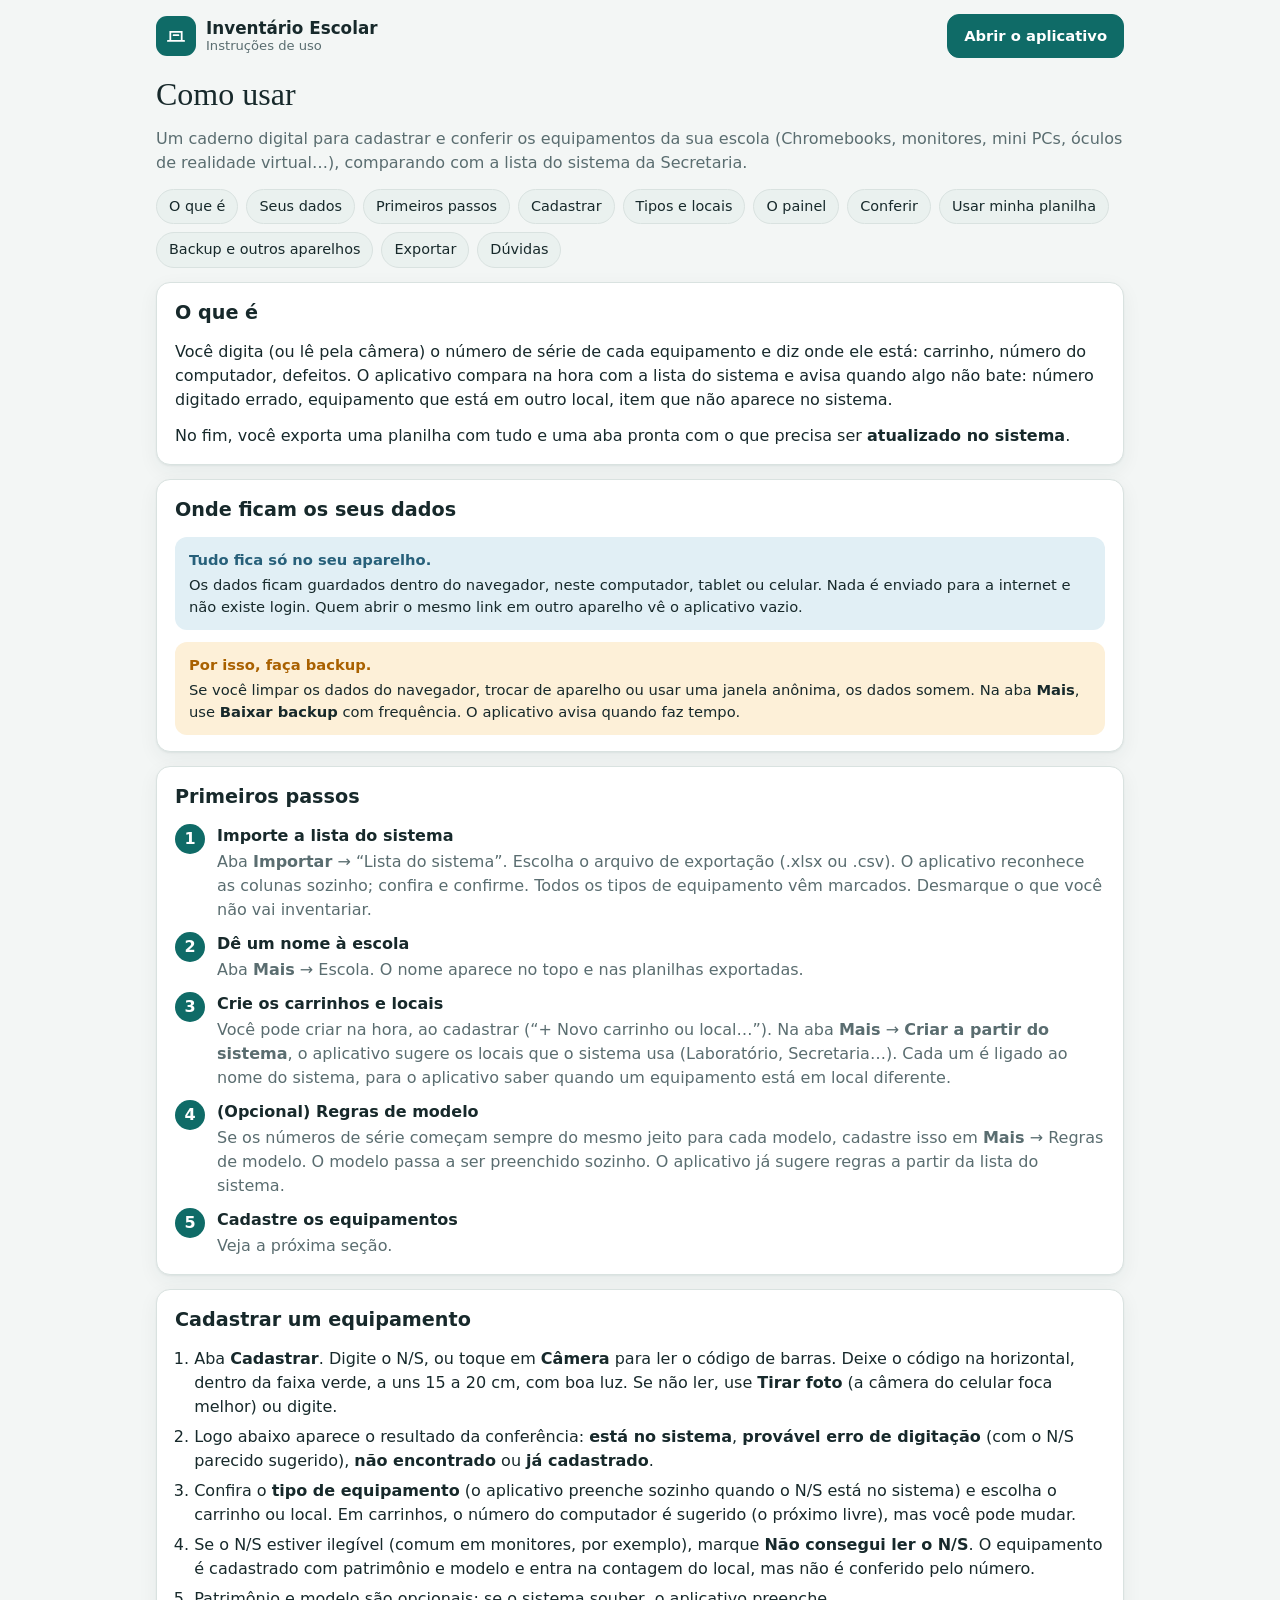
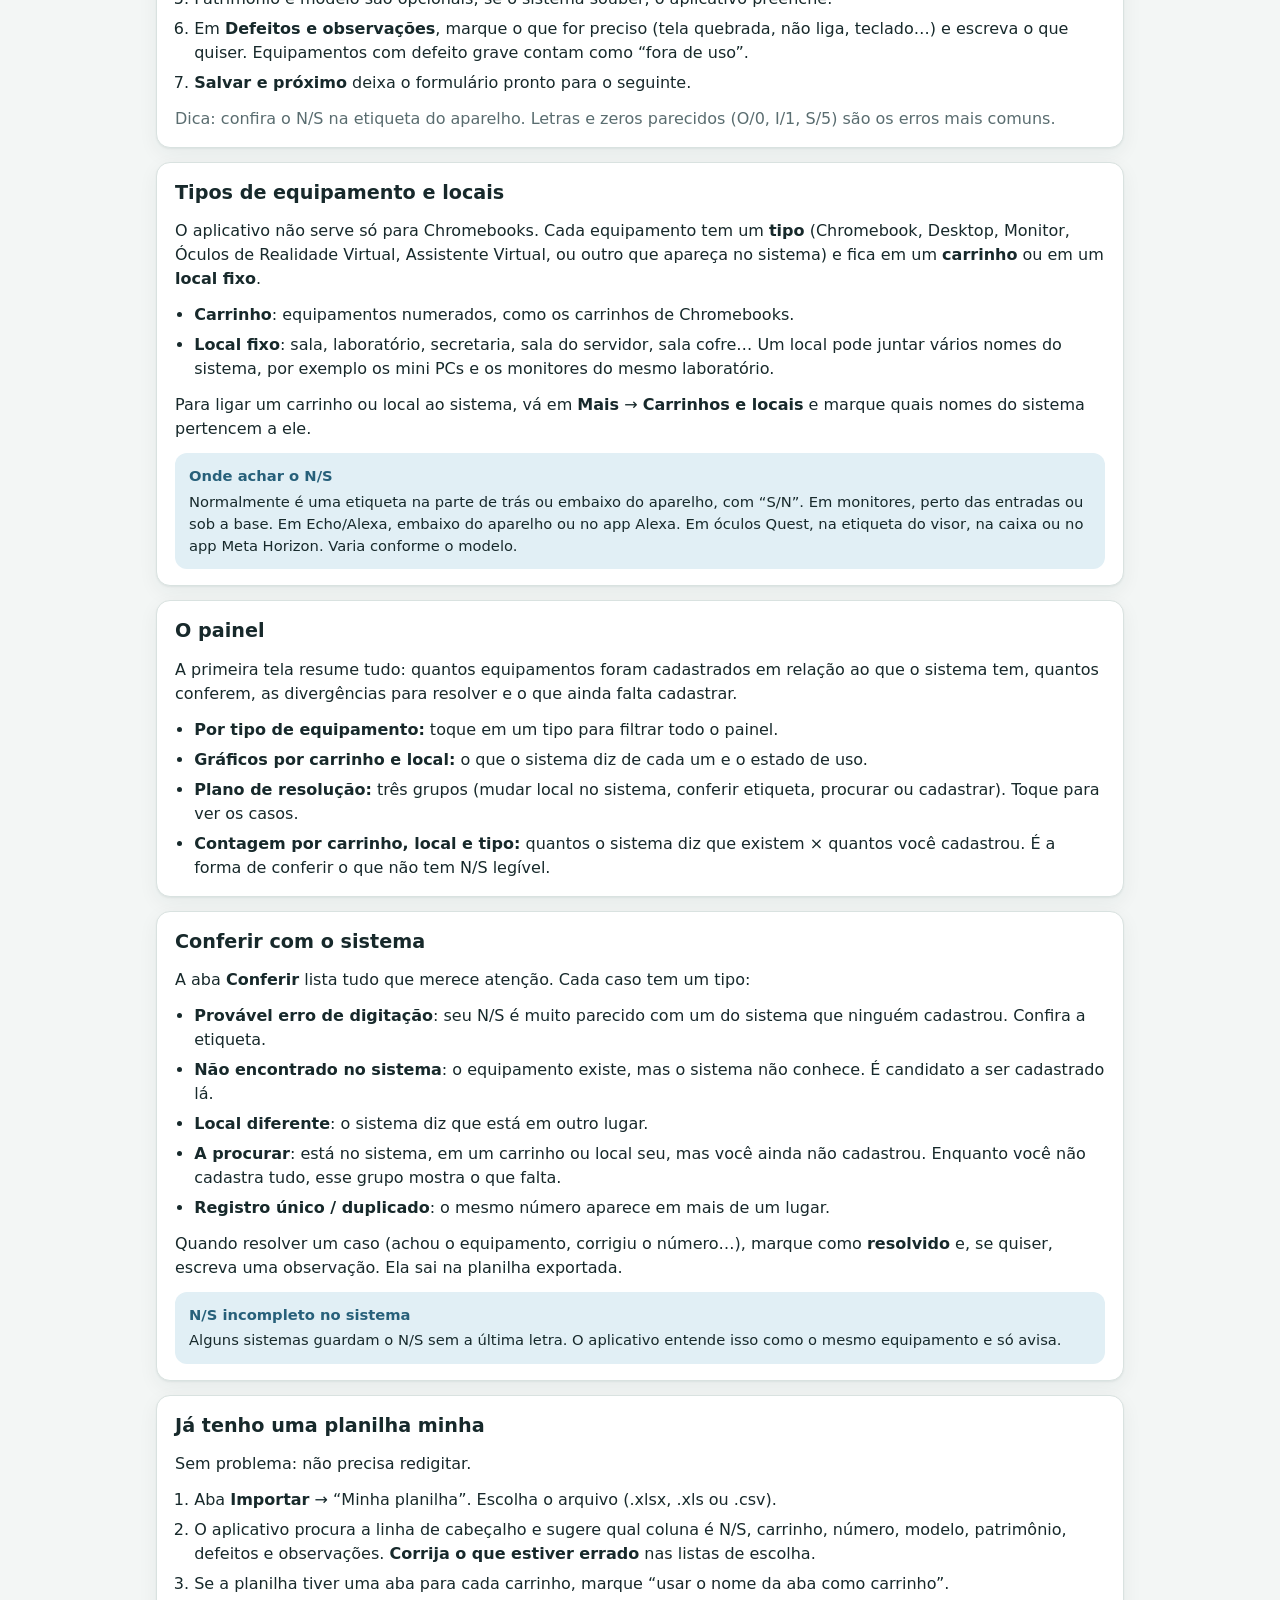
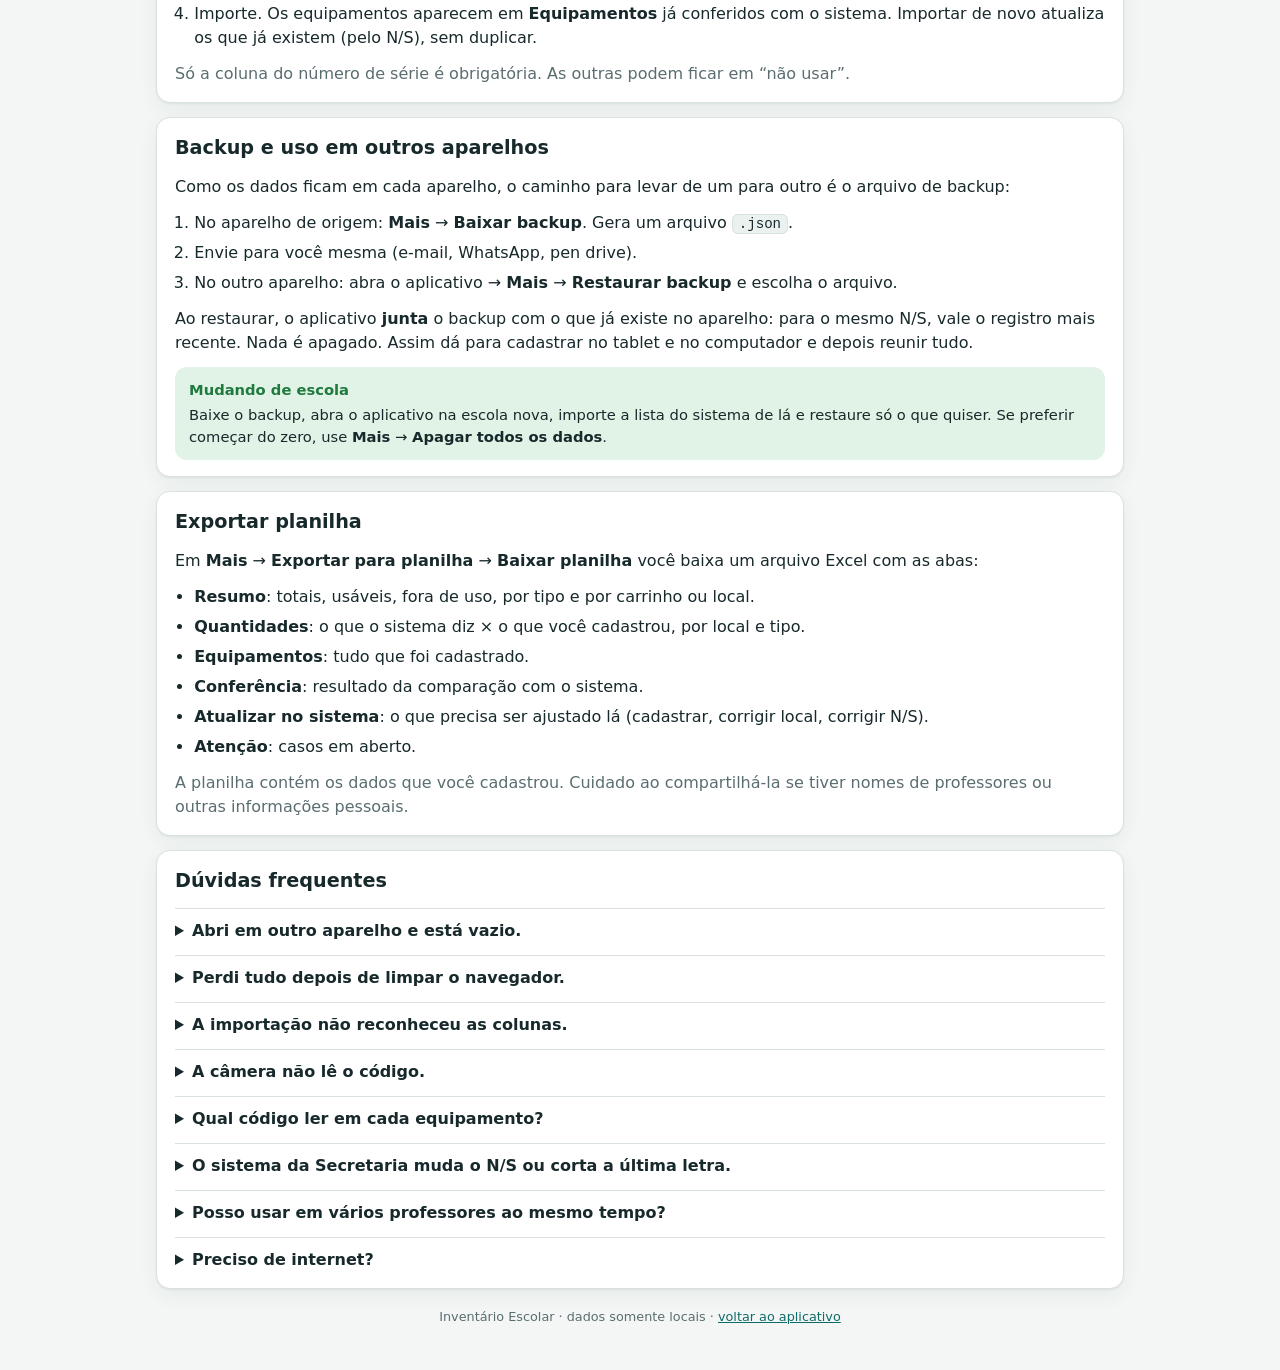
==== commit bf6841bc: "Add files via upload" ====
--- a/ajuda.html
+++ b/ajuda.html
@@ -165,8 +165,8 @@
     <details><summary>Perdi tudo depois de limpar o navegador.</summary><p>Limpar “dados do site” apaga o cadastro. Se tiver um backup, restaure em Mais → Restaurar backup. Por isso baixe backups com frequência.</p></details>
     <details><summary>A importação não reconheceu as colunas.</summary><p>Escolha manualmente cada coluna nas listas. Se a linha de cabeçalho estiver errada, ajuste a linha indicada. O arquivo precisa ter pelo menos uma coluna de número de série.</p></details>
     <details><summary>A câmera não lê o código.</summary><p>Chegue entre 10 e 20 cm, com o código reto (horizontal) dentro da faixa verde e boa luz, sem reflexo na etiqueta. Use o <b>Zoom</b> e a <b>Lanterna</b> quando aparecerem. Se ainda assim não ler, toque em <b>Tirar foto</b> (de perto, só com a etiqueta). Se a câmera não abrir, confira a permissão do navegador (cadeado ao lado do endereço). Em último caso, digite o N/S.</p></details>
-    <details><summary>Li um número curto (como 505054). É o N/S?</summary><p>Não. Número só com dígitos, de 4 a 8 algarismos, é o <b>patrimônio</b> da prefeitura (etiqueta azul ou branca "Prefeitura de Barueri"). O aplicativo preenche o campo <b>Patrimônio</b> e avisa. O N/S fica na etiqueta do fabricante, depois de "S/N" (nos Samsung Chromebook, é o texto pequeno perto de "Notebook Model"), e você digita.</p></details>
-    <details><summary>Qual código ler em cada equipamento?</summary><p><b>Monitor Samsung:</b> o código logo abaixo de "S/N:" na etiqueta cinza do fabricante (começa com Y2U...). <b>Acer Chromebook:</b> o código ao lado de "S/N:" (começa com NXH ou NXG); a etiqueta é preta, então chegue bem perto, com o celular na vertical, ou digite o N/S. <b>Samsung Chromebook:</b> o único código de barras é o patrimônio (etiqueta azul); o N/S você digita.</p></details>
+    <details><summary>Qual código ler em cada equipamento?</summary><p>A câmera lê <b>os dois</b> códigos e separa sozinha: número só com 5 a 7 dígitos (como 531.336) vai para <b>Patrimônio</b>; letras e números (como Y2U6HX5T802004V) vão para <b>N/S</b>. Depois de ler um código, ela espera uns 3 segundos pelo outro e fecha. Você também pode tocar em <b>Concluir</b>.</p>
+    <p><b>Monitor Samsung:</b> a etiqueta cinza do fabricante tem um código de barras e um <b>QR code</b>, e os dois trazem o N/S (começa com Y2U...). A etiqueta branca da prefeitura traz o patrimônio. Dá para enquadrar as duas juntas. <b>Mini PC (Everex):</b> a etiqueta da prefeitura traz o patrimônio; o N/S fica em outra etiqueta do aparelho. <b>Acer Chromebook:</b> o código ao lado de "S/N:" (começa com NXH ou NXG); a etiqueta é preta, então chegue bem perto, com o celular na vertical, ou digite. <b>Samsung Chromebook:</b> o único código de barras é o patrimônio (etiqueta azul); o N/S você digita (texto "S/N" perto de "Notebook Model").</p></details>
     <details><summary>O sistema da Secretaria muda o N/S ou corta a última letra.</summary><p>O aplicativo trata N/S que só diferem por 1 a 3 caracteres no final como o mesmo equipamento e mostra “sistema com N/S incompleto”. Confira na etiqueta qual é o correto.</p></details>
     <details><summary>Posso usar em vários professores ao mesmo tempo?</summary><p>Cada um usa no seu aparelho. Para reunir os dados, cada pessoa envia o backup e alguém restaura todos os arquivos no mesmo aparelho (um de cada vez; eles se juntam). Não há sincronização automática.</p></details>
     <details><summary>Preciso de internet?</summary><p>Só para abrir a página pela primeira vez. Depois, o cadastro funciona sem enviar nada para a internet.</p></details>
